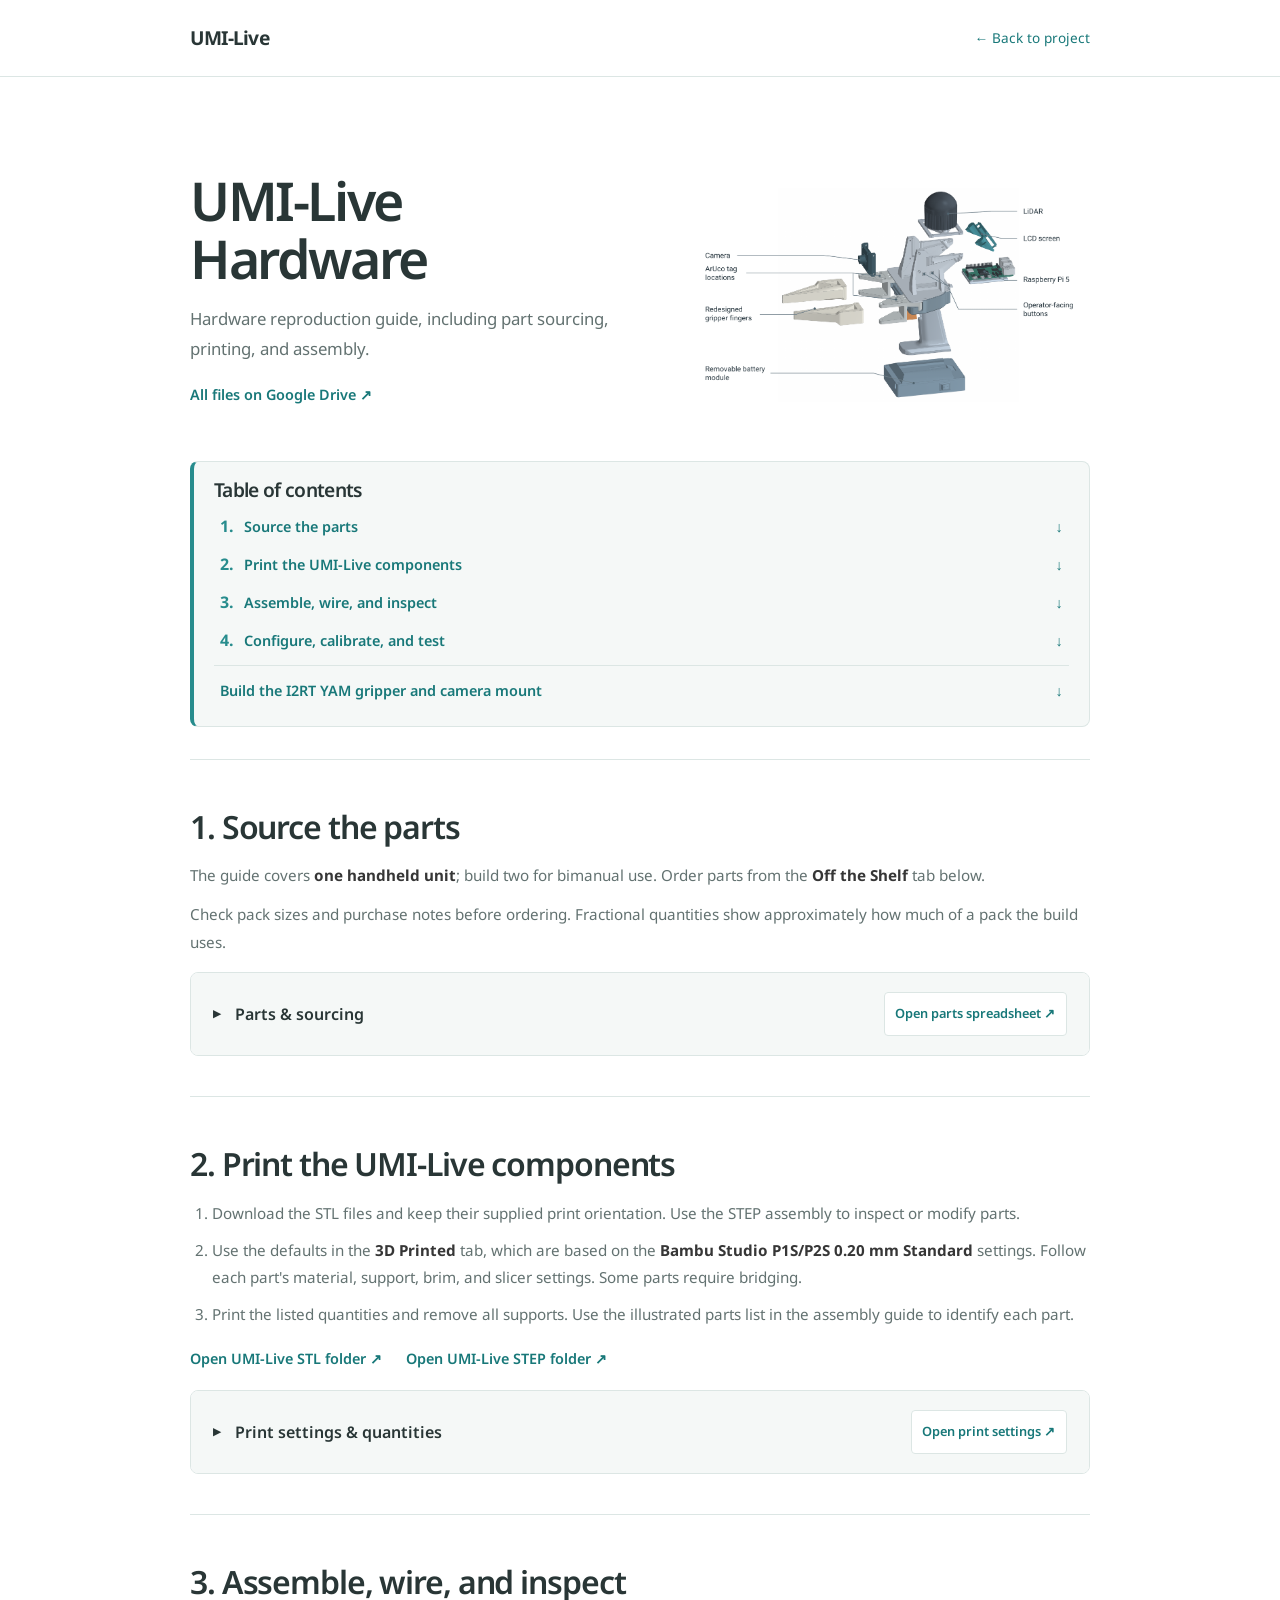
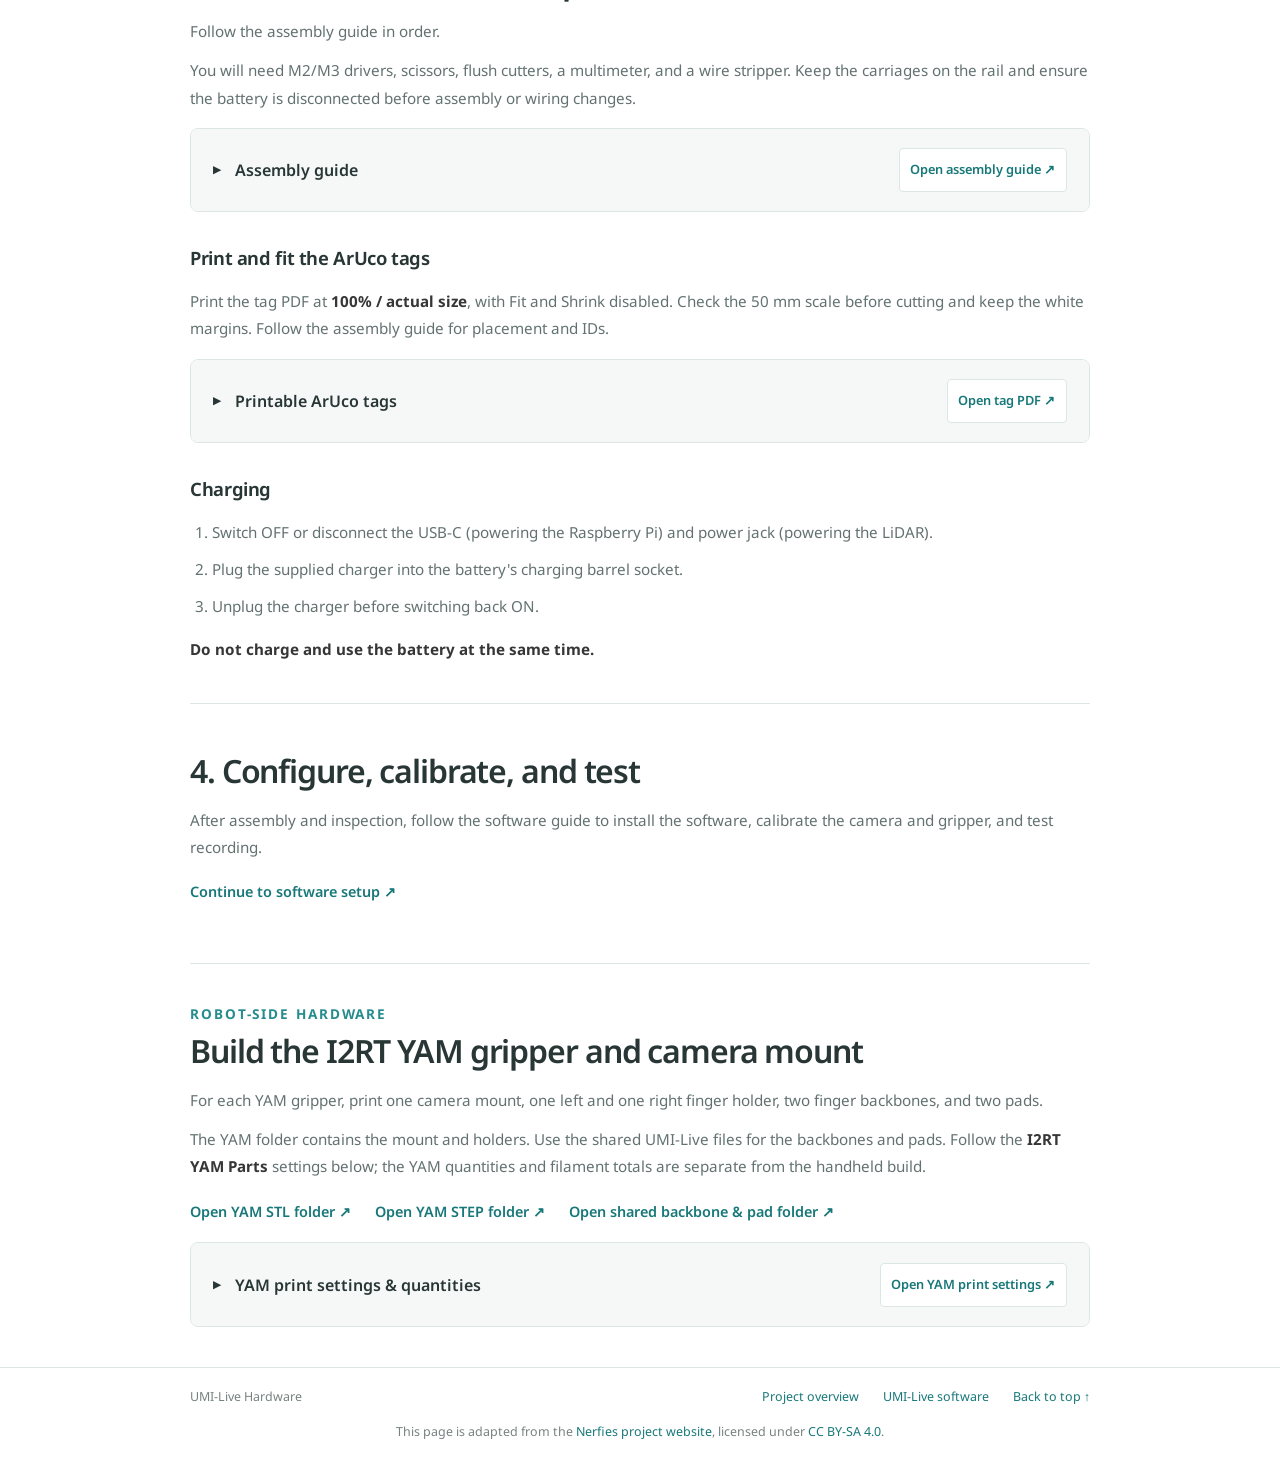
==== website/hardware.html @ 03049096 "Put hardware step numbers inline with headings" ====
<!DOCTYPE html>
<html lang="en">
<head>
  <meta charset="utf-8">
  <meta name="viewport" content="width=device-width, initial-scale=1">
  <meta name="description" content="UMI-Live hardware reproduction guide: assembly instructions, 3D-printable files, print settings, parts sourcing, wiring, and calibration.">
  <title>UMI-Live Hardware</title>
  <link href="https://fonts.googleapis.com/css?family=Google+Sans|Noto+Sans|Castoro" rel="stylesheet">
  <link rel="stylesheet" href="./static/css/bulma.min.css">
  <link rel="stylesheet" href="./static/css/index.css?v=20261025-copy">
  <link rel="stylesheet" href="./static/css/hardware.css?v=20261025-copy">
  <link rel="icon" type="image/png" href="./static/images/umi-logo.png">
  <script defer src="./static/js/hardware.js?v=20261024-no-zoom"></script>
</head>
<body class="hardware-page">
  <a class="skip-link" href="#main">Skip to content</a>
  <header class="hardware-nav">
    <div class="hardware-container">
      <a class="hardware-brand" href="./index.html">UMI-Live</a>
      <a href="./index.html"><span aria-hidden="true">&larr;</span> Back to project</a>
    </div>
  </header>

  <main id="main">
    <section class="hardware-intro hardware-container" aria-labelledby="page-title">
      <div>
        <h1 id="page-title">UMI-Live Hardware</h1>
        <p class="hardware-lead">Hardware reproduction guide, including part sourcing, printing, and assembly.</p>
        <div class="build-links">
          <a href="https://drive.google.com/drive/folders/1TpTJQBPQSI797XXm9xJsUElVNWArdHAx" target="_blank" rel="noopener noreferrer">All files on Google Drive <span aria-hidden="true">&nearr;</span></a>
        </div>
      </div>
      <figure class="hardware-overview">
        <img draggable="false" src="./static/images/exploded-view.png" alt="Exploded view of a UMI-Live handheld unit, showing its gripper, camera, LiDAR, compute, and battery components" width="1000" height="1000">
      </figure>
    </section>

    <nav class="build-nav hardware-container" id="resources" aria-labelledby="contents-title">
      <h2 id="contents-title">Table of contents</h2>
      <ol>
        <li><a href="#parts">Source the parts <span aria-hidden="true">&darr;</span></a></li>
        <li><a href="#files">Print the UMI-Live components <span aria-hidden="true">&darr;</span></a></li>
        <li><a href="#assembly">Assemble, wire, and inspect <span aria-hidden="true">&darr;</span></a></li>
        <li><a href="#software">Configure, calibrate, and test <span aria-hidden="true">&darr;</span></a></li>
      </ol>
      <p class="build-nav-extra"><a href="#yam">Build the I2RT YAM gripper and camera mount <span aria-hidden="true">&darr;</span></a></p>
    </nav>

    <!-- Keep the live source documents beside the build steps they support. -->
    <section class="build-section hardware-container" id="parts" aria-labelledby="parts-title">
      <h2 id="parts-title">1. Source the parts</h2>
      <div class="build-copy">
        <p>The guide covers <strong>one handheld unit</strong>; build two for bimanual use. Order parts from the <strong>Off the Shelf</strong> tab below.</p>
        <p>Check pack sizes and purchase notes before ordering. Fractional quantities show approximately how much of a pack the build uses.</p>
      </div>
      <details class="document-preview" id="parts-preview">
        <summary>
          <span class="preview-title">Parts &amp; sourcing</span>
          <a class="preview-open" href="https://docs.google.com/spreadsheets/d/1lpBRnUCwfG8htZ-RfftRbJUnZEhj3iX3Kp_QXd36MX4/preview?gid=0#gid=0" target="_blank" rel="noopener noreferrer">Open parts spreadsheet &nearr;</a>
        </summary>
        <iframe src="https://docs.google.com/spreadsheets/d/1lpBRnUCwfG8htZ-RfftRbJUnZEhj3iX3Kp_QXd36MX4/preview?gid=0&amp;rm=minimal#gid=0" title="Parts list: Off the Shelf spreadsheet preview" loading="lazy"></iframe>
      </details>
    </section>

    <section class="build-section hardware-container" id="files" aria-labelledby="files-title">
      <h2 id="files-title">2. Print the UMI-Live components</h2>
      <div class="build-copy">
        <ol>
          <li>Download the STL files and keep their supplied print orientation. Use the STEP assembly to inspect or modify parts.</li>
          <li>Use the defaults in the <strong>3D Printed</strong> tab, which are based on the <strong>Bambu Studio P1S/P2S 0.20 mm Standard</strong> settings. Follow each part's material, support, brim, and slicer settings. Some parts require bridging.</li>
          <li>Print the listed quantities and remove all supports. Use the illustrated parts list in the assembly guide to identify each part.</li>
        </ol>
      </div>
      <div class="build-links">
        <a href="https://drive.google.com/drive/folders/1aSERmILqNbNlvU1tP3zWQT07wcUmmdxc" target="_blank" rel="noopener noreferrer">Open UMI-Live STL folder &nearr;</a>
        <a href="https://drive.google.com/drive/folders/1J5adTWDS-Il32CPbCDhqkBn5mkC3Nm9l" target="_blank" rel="noopener noreferrer">Open UMI-Live STEP folder &nearr;</a>
      </div>
      <details class="document-preview" id="printing-preview">
        <summary>
          <span class="preview-title">Print settings &amp; quantities</span>
          <a class="preview-open" href="https://docs.google.com/spreadsheets/d/1lpBRnUCwfG8htZ-RfftRbJUnZEhj3iX3Kp_QXd36MX4/preview?gid=1199623244#gid=1199623244" target="_blank" rel="noopener noreferrer">Open print settings &nearr;</a>
        </summary>
        <iframe src="https://docs.google.com/spreadsheets/d/1lpBRnUCwfG8htZ-RfftRbJUnZEhj3iX3Kp_QXd36MX4/preview?gid=1199623244&amp;rm=minimal#gid=1199623244" title="Print settings: 3D Printed spreadsheet preview" loading="lazy"></iframe>
      </details>
    </section>

    <section class="build-section hardware-container" id="assembly" aria-labelledby="assembly-title">
      <h2 id="assembly-title">3. Assemble, wire, and inspect</h2>
      <div class="build-copy">
        <p>Follow the assembly guide in order.</p>
        <p>You will need M2/M3 drivers, scissors, flush cutters, a multimeter, and a wire stripper. Keep the carriages on the rail and ensure the battery is disconnected before assembly or wiring changes.</p>
      </div>
      <details class="document-preview" id="guide-preview">
        <summary>
          <span class="preview-title">Assembly guide</span>
          <a class="preview-open" href="./static/docs/UMI-Live-Hardware-Instructions-v6.pdf?v=20261024" target="_blank" rel="noopener noreferrer">Open assembly guide &nearr;</a>
        </summary>
        <iframe src="./static/docs/UMI-Live-Hardware-Instructions-v6.pdf?v=20261024" title="UMI-Live Hardware Instructions v6 PDF preview" loading="lazy" allowfullscreen></iframe>
      </details>
      <div class="build-subsection" id="tags">
        <h3>Print and fit the ArUco tags</h3>
        <p>Print the tag PDF at <strong>100% / actual size</strong>, with Fit and Shrink disabled. Check the 50 mm scale before cutting and keep the white margins. Follow the assembly guide for placement and IDs.</p>
      <details class="document-preview" id="tags-preview">
        <summary>
          <span class="preview-title">Printable ArUco tags</span>
          <a class="preview-open" href="https://drive.google.com/file/d/19DiKg10A1ViMvCTIxdkUXhvksLtead8F/view" target="_blank" rel="noopener noreferrer">Open tag PDF &nearr;</a>
        </summary>
        <iframe src="https://drive.google.com/file/d/19DiKg10A1ViMvCTIxdkUXhvksLtead8F/preview" title="Printable ArUco tags 0 to 3 PDF preview" loading="lazy" allowfullscreen></iframe>
      </details>
      </div>
      <div class="build-subsection" id="charging">
        <h3>Charging</h3>
        <div class="build-copy">
          <ol>
            <li>Switch OFF or disconnect the USB-C (powering the Raspberry Pi) and power jack (powering the LiDAR).</li>
            <li>Plug the supplied charger into the battery's charging barrel socket.</li>
            <li>Unplug the charger before switching back ON.</li>
          </ol>
        </div>
        <p><strong>Do not charge and use the battery at the same time.</strong></p>
      </div>
    </section>

    <section class="build-section hardware-container" id="software" aria-labelledby="software-title">
      <h2 id="software-title">4. Configure, calibrate, and test</h2>
      <div class="build-copy">
        <p>After assembly and inspection, follow the software guide to install the software, calibrate the camera and gripper, and test recording.</p>
      </div>
      <div class="build-links">
        <a href="https://github.com/AfterQuery-Research/umi-live#install" target="_blank" rel="noopener noreferrer">Continue to software setup &nearr;</a>
      </div>
    </section>

    <section class="build-section hardware-container" id="yam" aria-labelledby="yam-title">
      <p class="section-kicker">ROBOT-SIDE HARDWARE</p>
      <h2 id="yam-title">Build the I2RT YAM gripper and camera mount</h2>
      <div class="build-copy">
        <p>For each YAM gripper, print one camera mount, one left and one right finger holder, two finger backbones, and two pads.</p>
        <p>The YAM folder contains the mount and holders. Use the shared UMI-Live files for the backbones and pads. Follow the <strong>I2RT YAM Parts</strong> settings below; the YAM quantities and filament totals are separate from the handheld build.</p>
      </div>
      <div class="build-links">
        <a href="https://drive.google.com/drive/folders/16nqxxOQhA5n1YojcbUWS6ieyay3F7Am8" target="_blank" rel="noopener noreferrer">Open YAM STL folder &nearr;</a>
        <a href="https://drive.google.com/drive/folders/1EYAgEG3YlASO0E8-9rsuuEtYtZreYz7t" target="_blank" rel="noopener noreferrer">Open YAM STEP folder &nearr;</a>
        <a href="https://drive.google.com/drive/folders/1aSERmILqNbNlvU1tP3zWQT07wcUmmdxc" target="_blank" rel="noopener noreferrer">Open shared backbone &amp; pad folder &nearr;</a>
      </div>
      <details class="document-preview yam-preview" id="yam-preview">
        <summary>
          <span class="preview-title">YAM print settings &amp; quantities</span>
          <a class="preview-open" href="https://docs.google.com/spreadsheets/d/1lpBRnUCwfG8htZ-RfftRbJUnZEhj3iX3Kp_QXd36MX4/edit#gid=1199623244&amp;range=A35:F46" target="_blank" rel="noopener noreferrer">Open YAM print settings &nearr;</a>
        </summary>
        <iframe src="https://docs.google.com/spreadsheets/u/0/d/1lpBRnUCwfG8htZ-RfftRbJUnZEhj3iX3Kp_QXd36MX4/preview/sheet?gid=1199623244#1199623244R34" title="YAM print settings: 3D Printed sheet scrolled to I2RT YAM Parts" loading="lazy"></iframe>
      </details>
    </section>

</main>

  <footer class="footer hardware-footer">
    <div class="hardware-container"><p>UMI-Live Hardware</p><nav aria-label="Related links"><a href="./index.html">Project overview</a><a href="https://github.com/AfterQuery-Research/umi-live">UMI-Live software</a><a href="#page-title">Back to top &uarr;</a></nav></div>
    <div class="hardware-container hardware-attribution">
      <p>This page is adapted from the <a href="https://github.com/nerfies/nerfies.github.io">Nerfies project website</a>, licensed under <a href="https://creativecommons.org/licenses/by-sa/4.0/">CC BY-SA 4.0</a>.</p>
    </div>
  </footer>
</body>
</html>
---- website/static/css/index.css ----
:root {
  --ink: #293636;
  --muted: #637271;
  --teal: #278c8d;
  --line: #dce6e4;
  --wash: #f5f8f7;
  --content-width: 900px;
  --page-gutter: 1.5rem;
  --section-space: 2.5rem;
  --card-gap: 1rem;
}

html {
  scroll-behavior: smooth;
  scroll-padding-top: 2rem;
}

body {
  color: var(--ink);
  font-family: 'Noto Sans', sans-serif;
  -webkit-font-smoothing: antialiased;
}

/* One shared content edge for the project page and hardware guide. */
.site-container,
.hardware-container {
  width: min(var(--content-width), calc(100% - 2 * var(--page-gutter)));
  margin-inline: auto;
}

.project-page a {
  color: #187879;
}

.project-page a:focus-visible {
  outline: 3px solid var(--teal);
  outline-offset: 4px;
}

.publication-header {
  padding-block: 3rem 2rem;
  text-align: center;
}

.publication-title {
  margin: 0 0 1.25rem !important;
  color: var(--ink);
  font-family: 'Google Sans', 'Noto Sans', sans-serif;
  font-size: clamp(2rem, 4.5vw, 3.35rem) !important;
  font-weight: 600;
  letter-spacing: -.045em;
  line-height: 1.08;
}

.section-kicker {
  margin: 0;
  color: var(--teal);
  font-size: .7rem;
  font-weight: 700;
  letter-spacing: .14em;
}

.publication-authors {
  color: #4d5b5a;
  font-size: .98rem;
  line-height: 1.75;
}

.publication-authors small {
  color: var(--muted);
}

.publication-authors a {
  color: inherit;
  text-decoration-color: #b8d4d1;
  text-underline-offset: .16em;
}

.publication-authors a:hover {
  color: var(--teal);
}

.author-block {
  display: inline-block;
  margin-right: .16rem;
}

.publication-links {
  display: flex;
  flex-wrap: wrap;
  justify-content: center;
  gap: .5rem;
  margin-top: 1.25rem;
}

.publication-links a {
  color: #fff;
  background: var(--ink) !important;
  border: 1px solid var(--ink);
  box-shadow: none;
  transition: background .16s ease;
}

.publication-links a:hover {
  background: var(--teal) !important;
  border-color: var(--teal);
}

.teaser {
  margin-bottom: var(--section-space);
}

.teaser video,
.exploded-figure img {
  display: block;
  width: 100%;
  height: auto;
}

.page-section {
  padding-block: var(--section-space);
  border-top: 1px solid var(--line);
}

.section-title {
  margin: 0 0 1.25rem;
  color: var(--ink);
  font-family: 'Google Sans', 'Noto Sans', sans-serif;
  font-size: 1.75rem;
  font-weight: 600;
  letter-spacing: -.035em;
  line-height: 1.2;
}

.section-header,
.dataset-explorer-heading {
  display: flex;
  align-items: baseline;
  justify-content: space-between;
  flex-wrap: wrap;
  gap: .5rem 1rem;
  margin-bottom: 1.25rem;
}

.section-header .section-title {
  margin: 0;
}

.section-header a,
.dataset-explorer-heading a {
  flex-shrink: 0;
  font-size: .85rem;
}

#abstract {
  background: var(--wash);
}

#abstract .content {
  color: #43504f;
  font-size: .99rem;
  line-height: 1.8;
}

#abstract .content p:last-child {
  margin-bottom: 0;
}

.exploded-figure {
  margin: 0;
}

/* Scroll-driven exploded view: a full-width sticky stage inside a slightly taller track. */
.explode-track {
  --explode-scroll: 140vh;
  display: none;
  position: relative;
  height: calc(100vh + var(--explode-scroll));
}

.explode-ready .explode-track {
  display: block;
}

.explode-ready .explode-fallback {
  display: none;
}

.explode-stage {
  position: sticky;
  top: 0;
  height: 100vh;
  overflow: hidden;
  background: #fff;
}

.explode-stage canvas {
  display: block;
  width: 100%;
  height: 100%;
}

.explode-labels {
  position: absolute;
  inset: 0;
  pointer-events: none;
}

.explode-leaders {
  position: absolute;
  inset: 0;
  width: 100%;
  height: 100%;
  overflow: visible;
}

.explode-leaders polyline {
  fill: none;
  stroke: #8d9a99;
  stroke-width: 1;
}

.explode-leaders circle {
  fill: var(--ink);
}

.explode-label {
  position: absolute;
  top: 0;
  left: 0;
  color: var(--ink);
  font-size: .95rem;
  white-space: nowrap;
  opacity: 0;
  will-change: transform, opacity;
}

.explode-num {
  position: absolute;
  top: 0;
  left: 0;
  display: grid;
  place-items: center;
  width: 1.15rem;
  height: 1.15rem;
  border-radius: 50%;
  background: var(--ink);
  color: #fff;
  font-size: .65rem;
  font-weight: 600;
  opacity: 0;
}

.explode-legend {
  position: absolute;
  right: 1rem;
  bottom: 3.6rem;
  left: 1rem;
  display: none;
  grid-template-columns: repeat(2, minmax(0, 1fr));
  gap: .35rem .75rem;
  margin: 0;
  padding: 0;
  color: var(--ink);
  font-size: .75rem;
  line-height: 1.25;
  list-style: none;
  opacity: 0;
}

.explode-stage--narrow .explode-legend {
  display: grid;
}

.explode-legend li {
  display: flex;
  align-items: center;
  gap: .4rem;
}

.explode-legend .explode-num {
  position: static;
  flex-shrink: 0;
  opacity: 1;
}

.explode-skip {
  position: absolute;
  right: 1.25rem;
  bottom: 1rem;
  font-size: .8rem;
  opacity: 0;
  transition: opacity .2s ease;
}

.explode-loaded .explode-num {
  position: absolute;
  top: 0;
  left: 0;
  display: grid;
  place-items: center;
  width: 1.15rem;
  height: 1.15rem;
  border-radius: 50%;
  background: var(--ink);
  color: #fff;
  font-size: .65rem;
  font-weight: 600;
  opacity: 0;
}

.explode-legend {
  position: absolute;
  right: 1rem;
  bottom: 3.6rem;
  left: 1rem;
  display: none;
  grid-template-columns: repeat(2, minmax(0, 1fr));
  gap: .35rem .75rem;
  margin: 0;
  padding: 0;
  color: var(--ink);
  font-size: .75rem;
  line-height: 1.25;
  list-style: none;
  opacity: 0;
}

.explode-stage--narrow .explode-legend {
  display: grid;
}

.explode-legend li {
  display: flex;
  align-items: center;
  gap: .4rem;
}

.explode-legend .explode-num {
  position: static;
  flex-shrink: 0;
  opacity: 1;
}

.explode-skip {
  opacity: .8;
}

.demo-group + .demo-group {
  margin-top: var(--section-space);
}

.demo-group-heading {
  margin-bottom: 1rem;
}

.demo-group-heading h3,
.dataset-explorer-heading h3 {
  margin: 0;
  color: var(--ink);
  font-size: 1.15rem;
  font-weight: 600;
  letter-spacing: -.02em;
}

/* Shared spacing, with full-width recordings and three-across demo groups. */
.media-grid {
  display: grid;
  grid-template-columns: repeat(2, minmax(0, 1fr));
  align-items: start;
  gap: var(--card-gap);
}

.media-grid--three {
  grid-template-columns: repeat(3, minmax(0, 1fr));
}

.media-grid--episodes {
  grid-template-columns: 1fr;
}

.video-card {
  min-width: 0;
  overflow: hidden;
  background: #fff;
  border: 1px solid var(--line);
  border-radius: 8px;
}

.video-card video {
  display: block;
  width: 100%;
  height: auto;
  background: var(--wash);
  object-fit: contain;
}

.video-caption {
  padding: .8rem 1rem;
}

.video-caption h4 {
  margin: 0;
  color: var(--ink);
  font-size: .92rem;
  font-weight: 600;
}

.dataset-explorer {
  margin-top: var(--section-space);
}

.dataset-embed {
  position: relative;
  overflow: hidden;
  background: var(--wash);
  border: 1px solid var(--line);
  border-radius: 8px;
}

.dataset-embed iframe {
  display: block;
  width: 100%;
  height: min(50vh, 400px);
  border: 0;
}

.splat-viewer {
  position: relative;
  width: 100%;
  height: 440px;
  overflow: hidden;
  background: #fff;
}

.splat-viewer canvas {
  display: block;
  width: 100%;
  height: 100%;
  cursor: grab;
  touch-action: none;
}

.splat-viewer canvas:active {
  cursor: grabbing;
}

.splat-status {
  position: absolute;
  inset: 0;
  display: grid;
  place-items: center;
  margin: 0;
  color: var(--muted);
  font-size: .85rem;
  text-align: center;
  pointer-events: none;
}

.splat-status--error {
  color: var(--muted);
}

.citation-details pre {
  margin: 0;
  background: var(--wash);
  font-size: .78rem;
}

.footer {
  padding: 1.25rem 0;
  background: #fff;
  border-top: 1px solid var(--line);
  color: #778381;
  font-size: .78rem;
}

.footer p {
  margin: 0;
}

.footer a {
  color: #476866;
}

@media screen and (max-width: 768px) {
  .media-grid,
  .media-grid--three {
    grid-template-columns: 1fr;
  }
}

@media screen and (max-width: 600px) {
  :root {
    --page-gutter: 1rem;
    --section-space: 2rem;
  }

  .publication-header {
    padding-top: 2rem;
  }

  .publication-links a {
    font-size: .8rem;
  }

  .dataset-embed iframe {
    height: min(45vh, 320px);
  }

  .splat-viewer {
    height: 320px;
  }

  .explode-track {
    --explode-scroll: 100vh;
  }

}

@media (prefers-reduced-motion: reduce) {
  html {
    scroll-behavior: auto;
  }
}
---- website/static/css/hardware.css ----
.hardware-page {
  background: #fff;
}

.hardware-page a {
  color: #187879;
}

.hardware-page a:hover {
  color: var(--ink);
  text-decoration: underline;
  text-underline-offset: .2em;
}

.hardware-page a:focus-visible {
  outline: 3px solid var(--teal);
  outline-offset: 5px;
  border-radius: 2px;
}

.skip-link {
  position: absolute;
  left: 1rem;
  top: -5rem;
  z-index: 10;
  padding: .75rem 1rem;
  background: white;
}

.skip-link:focus {
  top: 1rem;
}

.hardware-nav {
  border-bottom: 1px solid var(--line);
}

.hardware-nav > div {
  display: flex;
  align-items: center;
  justify-content: space-between;
  gap: 1rem;
  min-height: 76px;
  font-size: .85rem;
}

.hardware-page .hardware-brand {
  color: var(--ink);
  font-size: 1.2rem;
  font-weight: 700;
  letter-spacing: -.04em;
}

.hardware-intro {
  display: grid;
  grid-template-columns: 1.15fr 1fr;
  align-items: center;
  gap: 3rem;
  padding-block: 3.5rem .5rem;
}

.hardware-intro h1 {
  margin: .75rem 0 1rem;
  font-family: 'Google Sans', 'Noto Sans', sans-serif;
  font-size: clamp(2rem, 4.5vw, 3.35rem);
  font-weight: 600;
  letter-spacing: -.045em;
  line-height: 1.08;
}

.hardware-lead {
  max-width: 36rem;
  color: var(--muted);
  font-size: 1.05rem;
  line-height: 1.8;
}

.hardware-overview {
  margin: 0;
}

.hardware-overview img {
  display: block;
  width: 100%;
  height: 320px;
  object-fit: contain;
}

.hardware-page h2 {
  margin: .5rem 0 0;
  font-family: 'Google Sans', 'Noto Sans', sans-serif;
  font-size: clamp(1.6rem, 3vw, 2rem);
  font-weight: 600;
  letter-spacing: -.035em;
  line-height: 1.2;
}

.document-preview {
  margin-top: 1rem;
  border: 1px solid var(--line);
  border-radius: 8px;
  overflow: hidden;
}

.document-preview summary {
  display: grid;
  grid-template-columns: .65rem minmax(0, 1fr) auto;
  align-items: center;
  gap: .7rem;
  padding: 1.2rem 1.4rem;
  background: var(--wash);
  cursor: pointer;
  font-size: 1rem;
  font-weight: 600;
  list-style: none;
}

.document-preview summary::-webkit-details-marker {
  display: none;
}

.document-preview summary::before {
  content: '\25B6';
  font-size: .65rem;
}

.document-preview[open] > summary::before {
  transform: rotate(90deg);
}

.document-preview summary:focus-visible {
  outline: 3px solid var(--teal);
  outline-offset: -3px;
}

.preview-open {
  box-sizing: border-box;
  display: inline-flex;
  align-items: center;
  min-height: 44px;
  padding: .35rem .65rem;
  border: 1px solid var(--line);
  border-radius: 4px;
  background: #fff;
  font-size: .8rem;
  font-weight: 600;
  line-height: 1.7;
}

.document-preview iframe {
  display: block;
  width: 100%;
  height: 720px;
  max-height: 85vh;
  border: 0;
  border-top: 1px solid var(--line);
  background: var(--wash);
}

/* Keep the anchored YAM rows in view instead of showing the handheld rows above. */
.document-preview.yam-preview iframe {
  height: 420px;
}

.hardware-footer {
  padding-inline: 0;
}

.hardware-footer > div, .hardware-footer nav {
  display: flex;
  flex-wrap: wrap;
  align-items: center;
  justify-content: space-between;
  gap: 1rem 1.5rem;
}

.hardware-footer .hardware-attribution {
  display: block;
  margin-top: 1rem;
  text-align: center;
}

@media screen and (max-width: 768px) {
  .hardware-intro {
    grid-template-columns: 1fr;
    gap: 1.75rem;
    padding-top: 2.5rem;
  }

  .hardware-overview img {
    height: 260px;
  }

  .document-preview summary {
    grid-template-columns: .65rem minmax(0, 1fr);
  }

  .preview-open {
    grid-column: 2;
    justify-self: start;
  }

  .document-preview iframe {
    height: 580px;
  }

}

@media (prefers-reduced-motion: reduce) {
  html {
    scroll-behavior: auto;
  }

}

.build-nav {
  margin-bottom: 2rem;
  padding: 1rem 1.25rem;
  border: 1px solid var(--line);
  border-left: 4px solid var(--teal);
  border-radius: 8px;
  background: var(--wash);
}

.build-nav h2 {
  margin: 0 0 .4rem;
  font-size: 1.2rem;
}

.build-nav ol {
  margin: 0;
  padding-left: 1.5rem;
  list-style: decimal;
}

.build-nav li::marker {
  color: var(--teal);
  font-weight: 700;
}

.build-nav a {
  display: flex;
  align-items: center;
  justify-content: space-between;
  gap: 1rem;
  min-height: 38px;
  padding: .35rem .4rem;
  border-radius: 4px;
  font-size: .9rem;
  font-weight: 600;
}

.build-nav-extra {
  margin-top: .35rem;
  padding-top: .35rem;
  border-top: 1px solid var(--line);
}

.build-section {
  padding-block: 2.5rem;
  border-top: 1px solid var(--line);
}

.build-section > .section-kicker {
  font-size: .85rem;
}

.build-copy,
.build-subsection > p {
  margin-top: 1rem;
  color: var(--muted);
  font-size: .95rem;
  line-height: 1.8;
}

.build-copy p + p,
.build-copy ul + p {
  margin-top: .75rem;
}

.build-copy ol,
.build-copy ul {
  padding-left: 1.4rem;
}

.build-copy ul {
  list-style: disc;
  margin-top: .75rem;
}

.build-copy code {
  padding: 0;
  background: transparent;
  color: var(--ink);
  font-size: .85em;
  overflow-wrap: anywhere;
}

.build-copy li + li {
  margin-top: .6rem;
}

.build-links {
  display: flex;
  flex-wrap: wrap;
  gap: .7rem 1.5rem;
  margin-block: 1.25rem;
  font-size: .9rem;
  font-weight: 600;
}

.build-subsection {
  margin-top: 2rem;
}

.build-subsection h3 {
  color: var(--ink);
  font-size: 1.15rem;
  font-weight: 650;
  letter-spacing: -.02em;
}
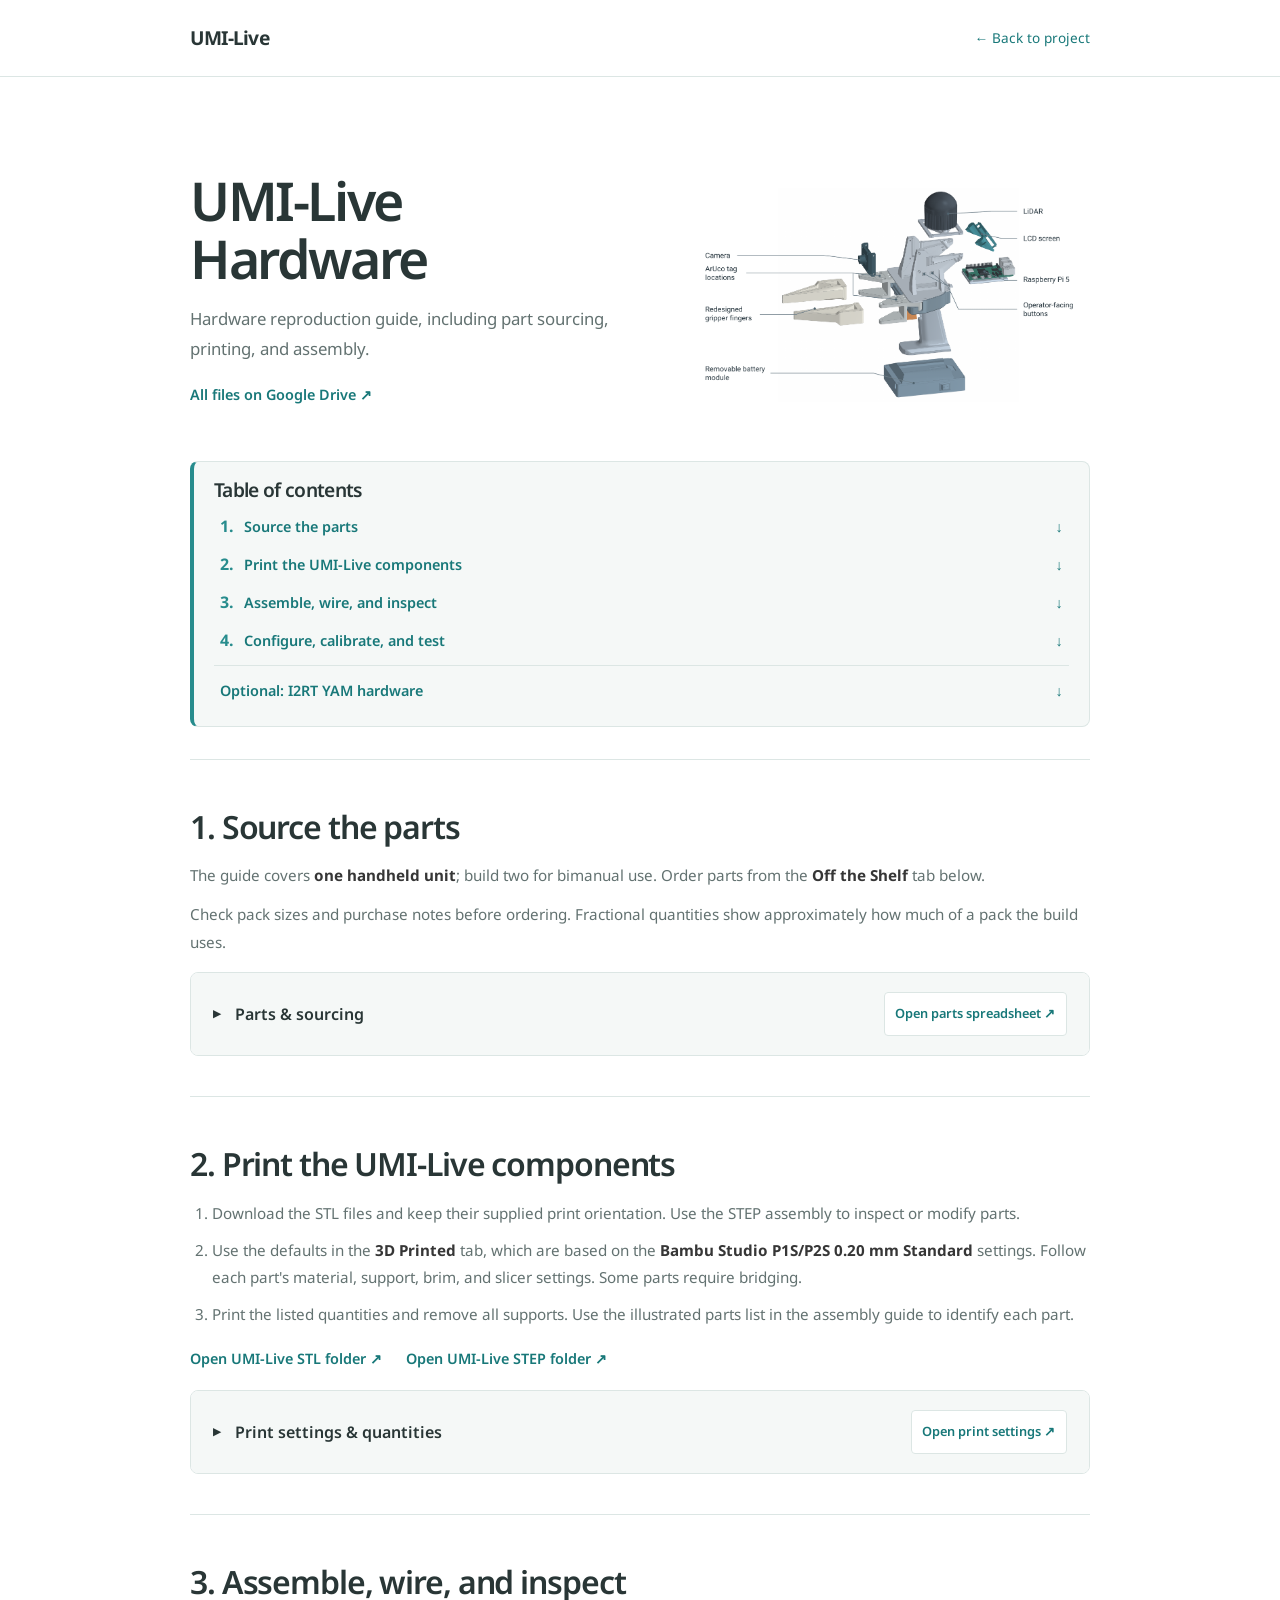
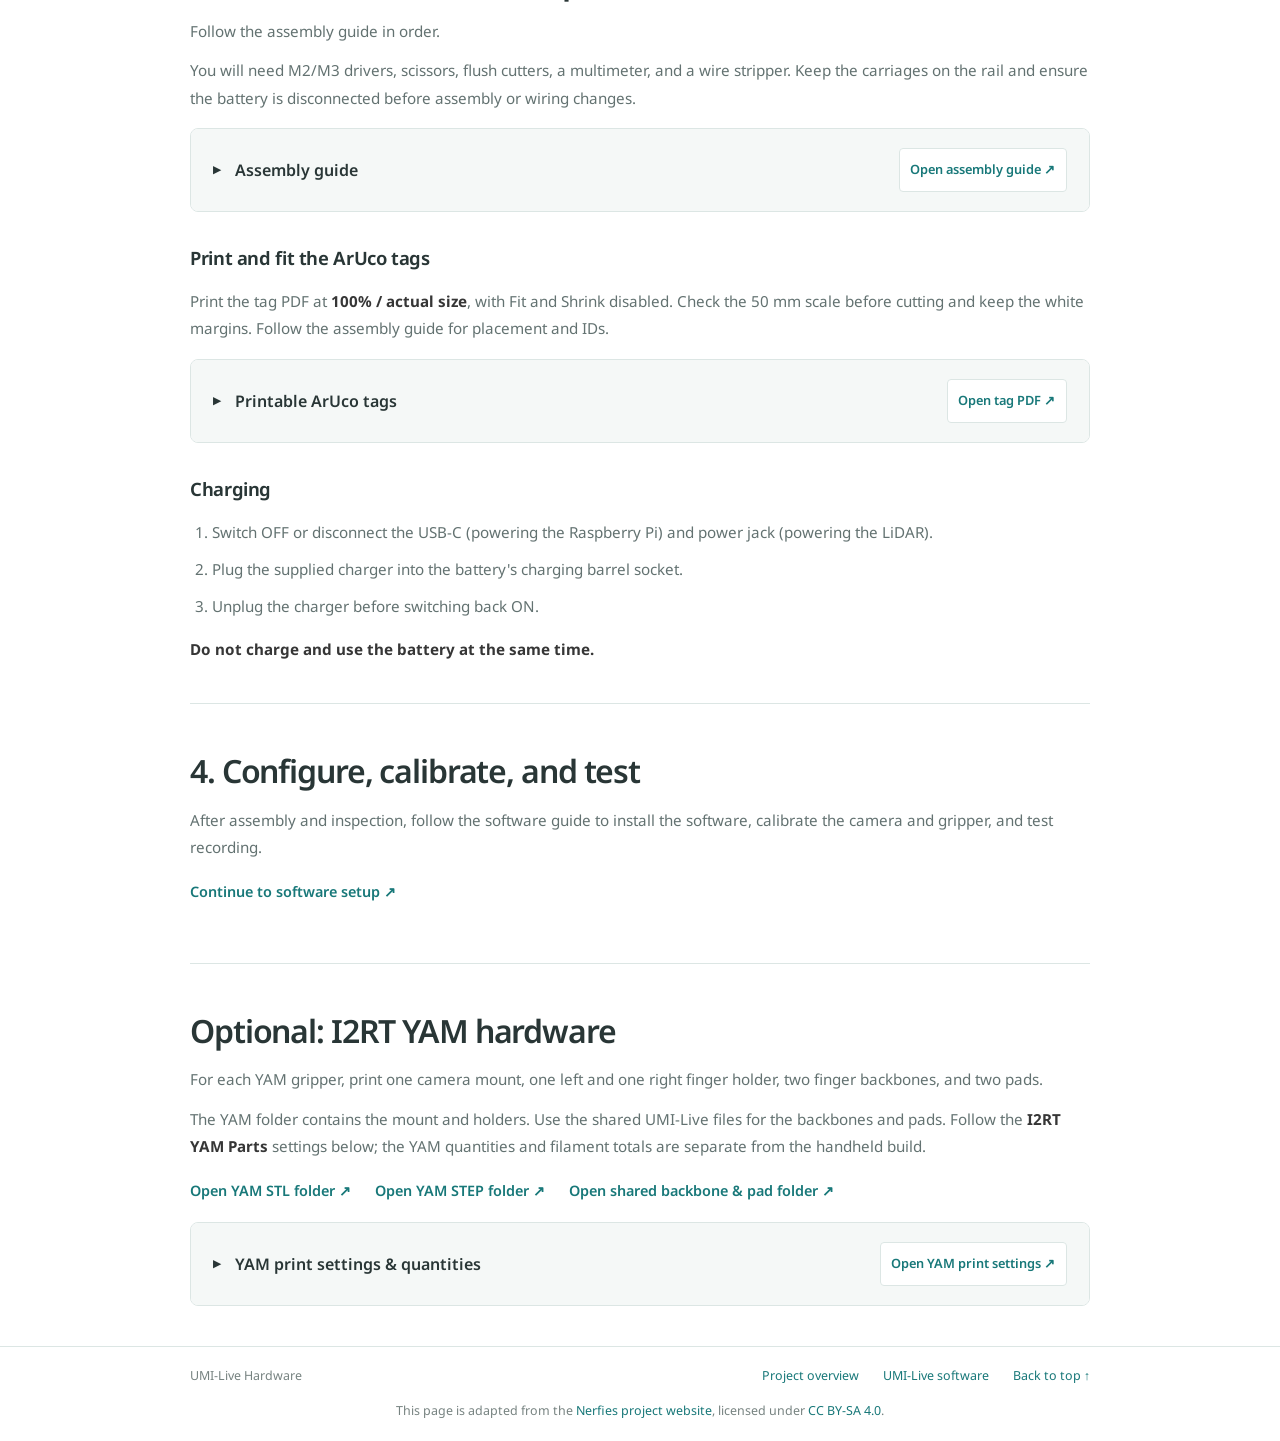
==== commit 97b3efa1: "Clarify optional I2RT YAM hardware section" ====
--- a/website/hardware.html
+++ b/website/hardware.html
@@ -43,7 +43,7 @@
         <li><a href="#assembly">Assemble, wire, and inspect <span aria-hidden="true">&darr;</span></a></li>
         <li><a href="#software">Configure, calibrate, and test <span aria-hidden="true">&darr;</span></a></li>
       </ol>
-      <p class="build-nav-extra"><a href="#yam">Build the I2RT YAM gripper and camera mount <span aria-hidden="true">&darr;</span></a></p>
+      <p class="build-nav-extra"><a href="#yam">Optional: I2RT YAM hardware <span aria-hidden="true">&darr;</span></a></p>
     </nav>
 
     <!-- Keep the live source documents beside the build steps they support. -->
@@ -132,8 +132,7 @@
     </section>
 
     <section class="build-section hardware-container" id="yam" aria-labelledby="yam-title">
-      <p class="section-kicker">ROBOT-SIDE HARDWARE</p>
-      <h2 id="yam-title">Build the I2RT YAM gripper and camera mount</h2>
+      <h2 id="yam-title">Optional: I2RT YAM hardware</h2>
       <div class="build-copy">
         <p>For each YAM gripper, print one camera mount, one left and one right finger holder, two finger backbones, and two pads.</p>
         <p>The YAM folder contains the mount and holders. Use the shared UMI-Live files for the backbones and pads. Follow the <strong>I2RT YAM Parts</strong> settings below; the YAM quantities and filament totals are separate from the handheld build.</p>
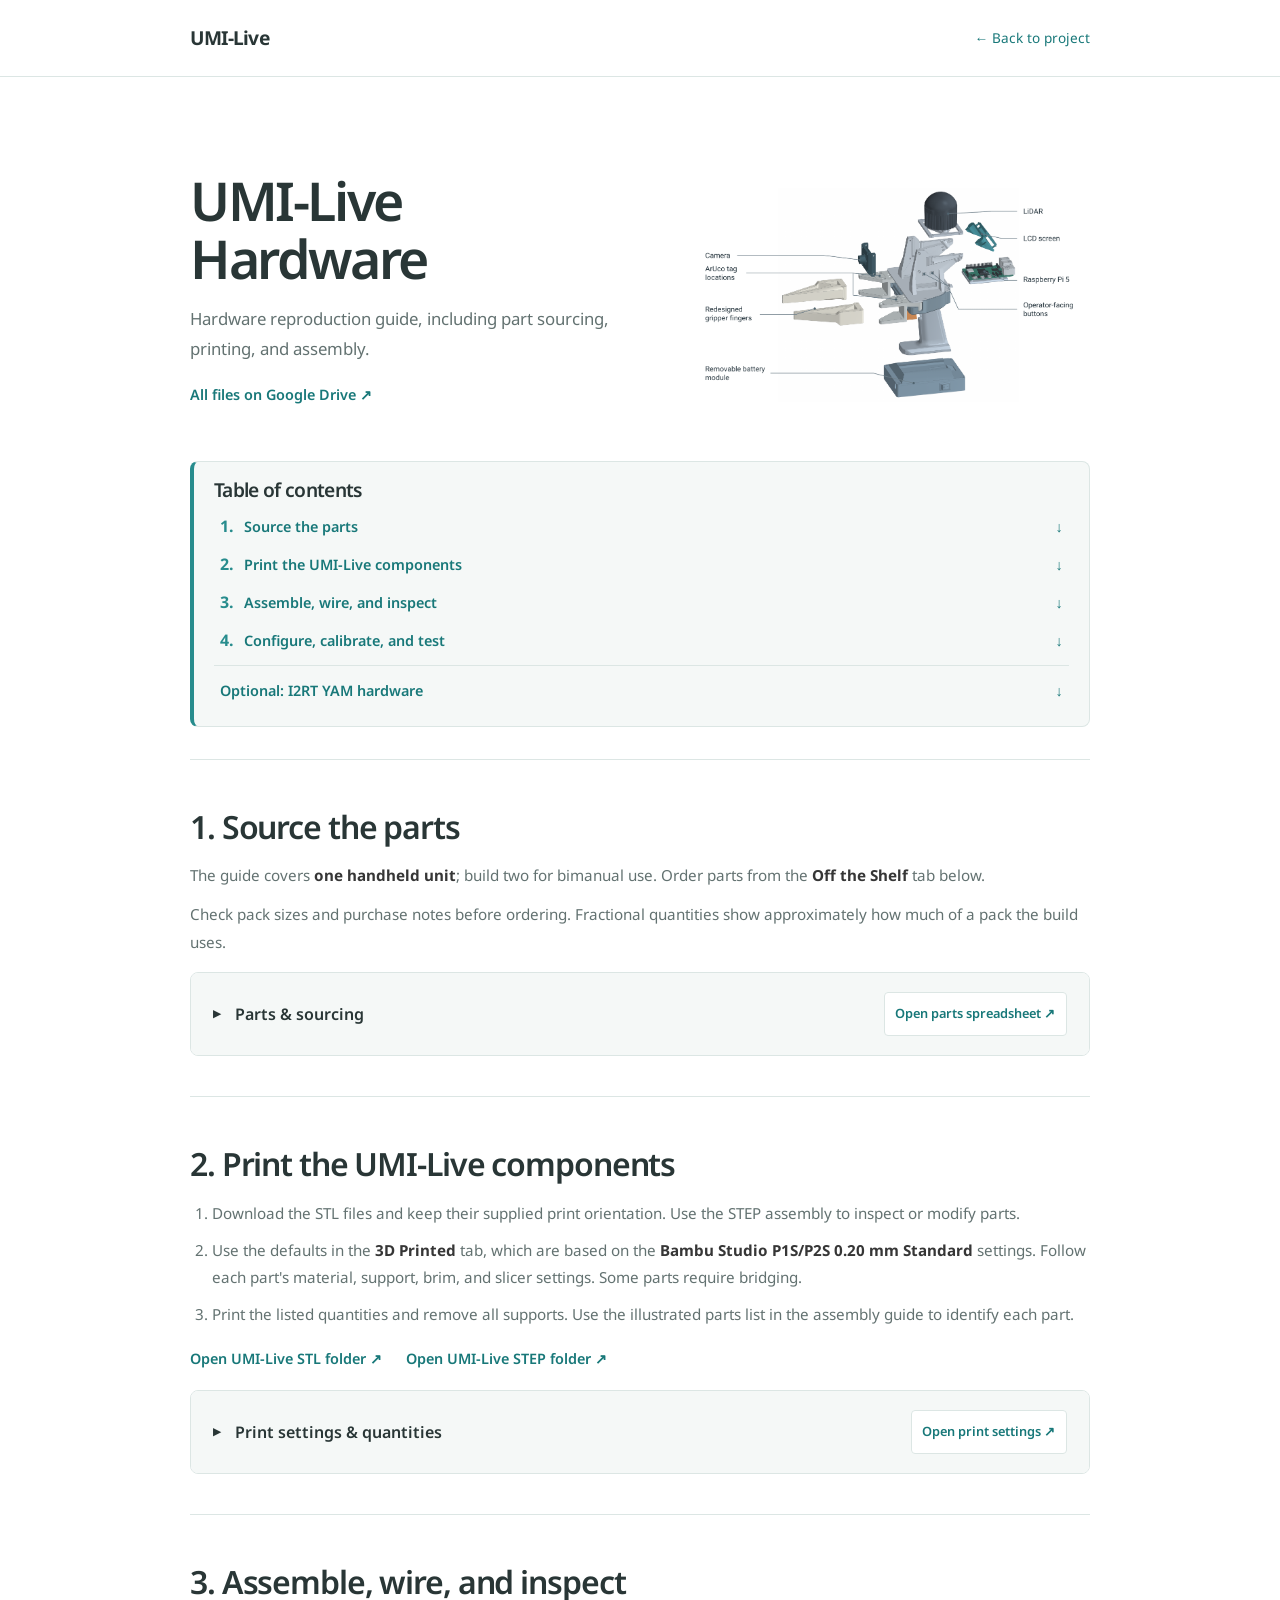
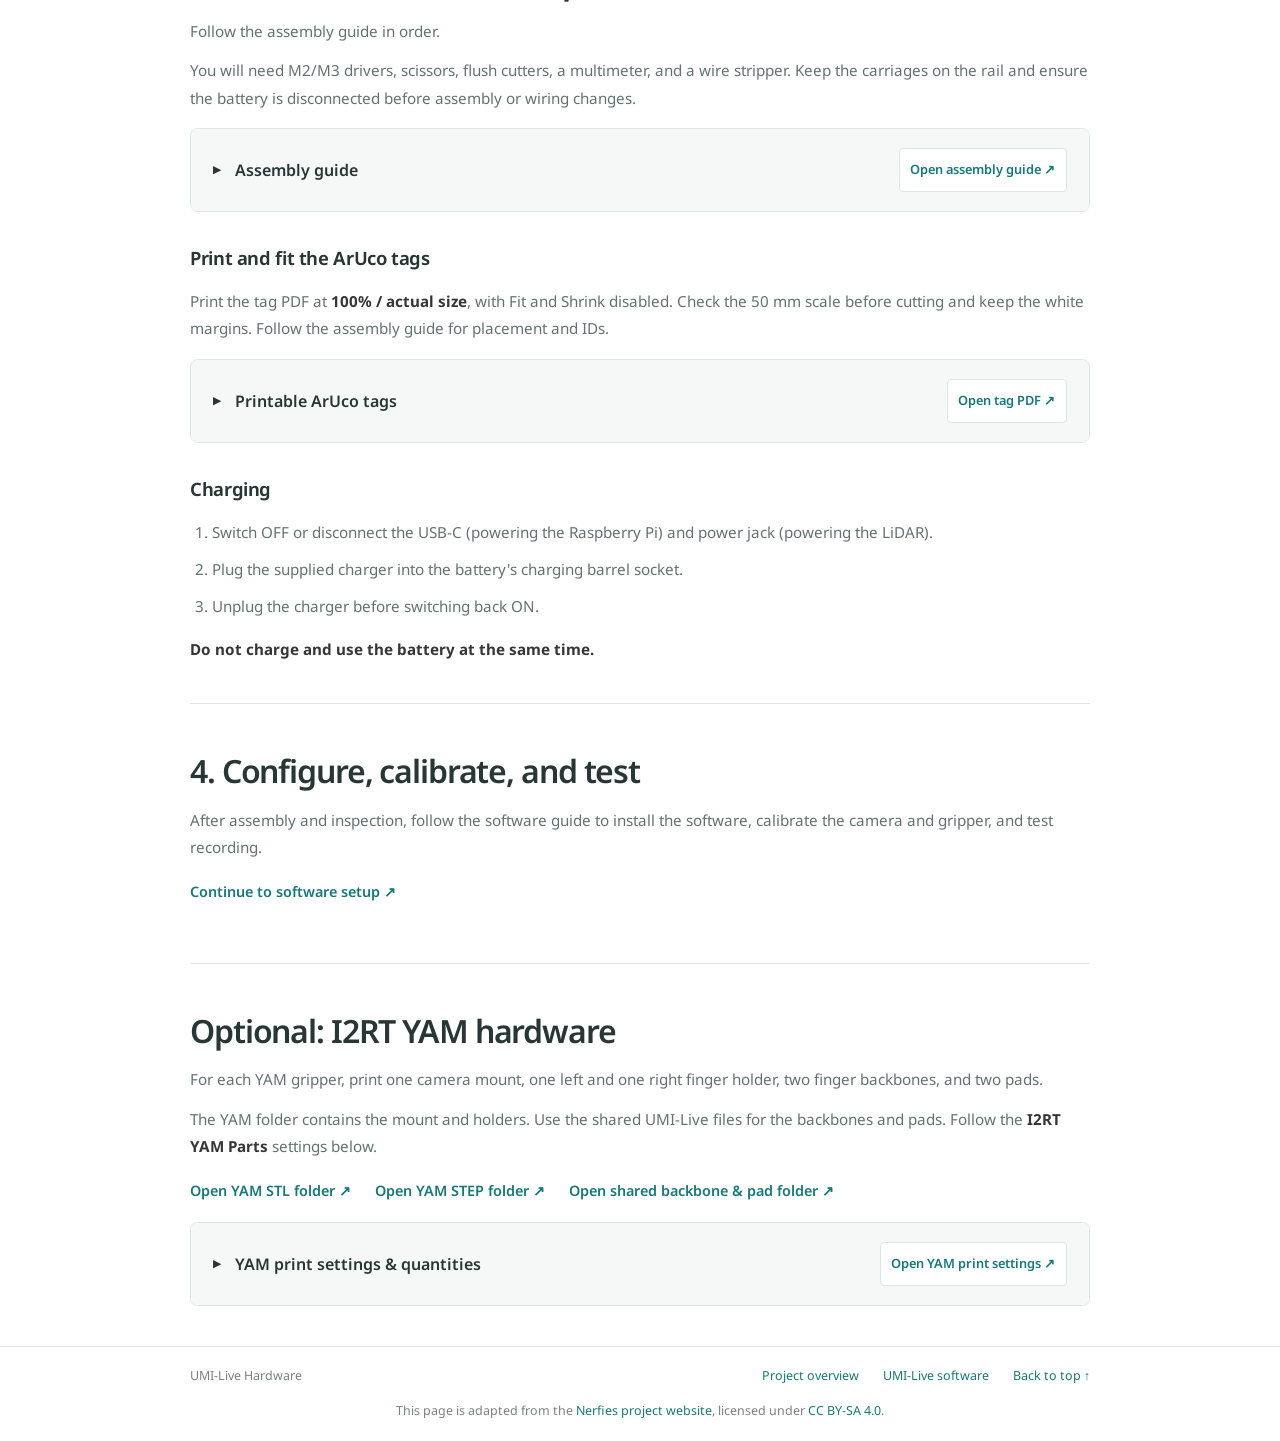
==== commit e700e1c3: "Remove redundant YAM quantities note from hardware page" ====
--- a/website/hardware.html
+++ b/website/hardware.html
@@ -93,9 +93,9 @@
       <details class="document-preview" id="guide-preview">
         <summary>
           <span class="preview-title">Assembly guide</span>
-          <a class="preview-open" href="./static/docs/UMI-Live-Hardware-Instructions-v6.pdf?v=20261024" target="_blank" rel="noopener noreferrer">Open assembly guide &nearr;</a>
+          <a class="preview-open" href="./static/docs/UMI-Live-Hardware-Instructions-v7.pdf?v=20261027" target="_blank" rel="noopener noreferrer">Open assembly guide &nearr;</a>
         </summary>
-        <iframe src="./static/docs/UMI-Live-Hardware-Instructions-v6.pdf?v=20261024" title="UMI-Live Hardware Instructions v6 PDF preview" loading="lazy" allowfullscreen></iframe>
+        <iframe src="./static/docs/UMI-Live-Hardware-Instructions-v7.pdf?v=20261027" title="UMI-Live Hardware Instructions v7 PDF preview" loading="lazy" allowfullscreen></iframe>
       </details>
       <div class="build-subsection" id="tags">
         <h3>Print and fit the ArUco tags</h3>
@@ -135,7 +135,7 @@
       <h2 id="yam-title">Optional: I2RT YAM hardware</h2>
       <div class="build-copy">
         <p>For each YAM gripper, print one camera mount, one left and one right finger holder, two finger backbones, and two pads.</p>
-        <p>The YAM folder contains the mount and holders. Use the shared UMI-Live files for the backbones and pads. Follow the <strong>I2RT YAM Parts</strong> settings below; the YAM quantities and filament totals are separate from the handheld build.</p>
+        <p>The YAM folder contains the mount and holders. Use the shared UMI-Live files for the backbones and pads. Follow the <strong>I2RT YAM Parts</strong> settings below.</p>
       </div>
       <div class="build-links">
         <a href="https://drive.google.com/drive/folders/16nqxxOQhA5n1YojcbUWS6ieyay3F7Am8" target="_blank" rel="noopener noreferrer">Open YAM STL folder &nearr;</a>
--- a/website/static/css/index.css
+++ b/website/static/css/index.css
@@ -10,6 +10,12 @@
   --card-gap: 1rem;
 }
 
+/* The project page shares one 1200px edge for text, figures and video grids, so nothing sits wider
+   or narrower than its neighbours; the hardware guide keeps the narrower reading column. */
+.project-page {
+  --content-width: 1200px;
+}
+
 html {
   scroll-behavior: smooth;
   scroll-padding-top: 2rem;
@@ -106,6 +112,39 @@
   border-color: var(--teal);
 }
 
+/* Sponsor credit: small and muted, part of the header's credits rather than a banner. */
+.publication-sponsor {
+  margin-top: .9rem;
+}
+
+.project-page .publication-sponsor a {
+  display: inline-flex;
+  align-items: center;
+  gap: .55rem;
+  color: var(--muted);
+  font-size: .8rem;
+  text-decoration: none;
+}
+
+.publication-sponsor img {
+  display: block;
+  width: auto;
+  height: 18px;
+  opacity: .75;
+  transition: opacity .16s ease;
+}
+
+.publication-sponsor a:hover img {
+  opacity: 1;
+}
+
+.publication-links .icon img {
+  display: block;
+  width: 20px;
+  height: 20px;
+  object-fit: contain;
+}
+
 .teaser {
   margin-bottom: var(--section-space);
 }
@@ -115,6 +154,11 @@
   display: block;
   width: 100%;
   height: auto;
+}
+
+/* White behind the video so nothing dark shows at its edges while it loads or scales. */
+.teaser video {
+  background: #fff;
 }
 
 .page-section {
@@ -158,7 +202,7 @@
 
 #abstract .content {
   color: #43504f;
-  font-size: .99rem;
+  font-size: 1.05rem;
   line-height: 1.8;
 }
 
@@ -170,180 +214,41 @@
   margin: 0;
 }
 
-/* Scroll-driven exploded view: a full-width sticky stage inside a slightly taller track. */
-.explode-track {
-  --explode-scroll: 140vh;
-  display: none;
-  position: relative;
-  height: calc(100vh + var(--explode-scroll));
-}
-
-.explode-ready .explode-track {
-  display: block;
-}
-
-.explode-ready .explode-fallback {
-  display: none;
-}
-
-.explode-stage {
-  position: sticky;
-  top: 0;
-  height: 100vh;
-  overflow: hidden;
-  background: #fff;
-}
-
-.explode-stage canvas {
+.software-processing-copy {
+  color: #43504f;
+  font-size: 1.05rem;
+  line-height: 1.8;
+}
+
+.software-processing-copy p + p {
+  margin-top: 1rem;
+}
+
+.software-processing-figure {
+  margin: 1.5rem auto;
+}
+
+.software-processing-figure img,
+.software-processing-figure video {
   display: block;
   width: 100%;
-  height: 100%;
-}
-
-.explode-labels {
-  position: absolute;
-  inset: 0;
-  pointer-events: none;
-}
-
-.explode-leaders {
-  position: absolute;
-  inset: 0;
-  width: 100%;
-  height: 100%;
-  overflow: visible;
-}
-
-.explode-leaders polyline {
-  fill: none;
-  stroke: #8d9a99;
-  stroke-width: 1;
-}
-
-.explode-leaders circle {
-  fill: var(--ink);
-}
-
-.explode-label {
-  position: absolute;
-  top: 0;
-  left: 0;
-  color: var(--ink);
-  font-size: .95rem;
-  white-space: nowrap;
-  opacity: 0;
-  will-change: transform, opacity;
-}
-
-.explode-num {
-  position: absolute;
-  top: 0;
-  left: 0;
-  display: grid;
-  place-items: center;
-  width: 1.15rem;
-  height: 1.15rem;
-  border-radius: 50%;
-  background: var(--ink);
-  color: #fff;
-  font-size: .65rem;
-  font-weight: 600;
-  opacity: 0;
-}
-
-.explode-legend {
-  position: absolute;
-  right: 1rem;
-  bottom: 3.6rem;
-  left: 1rem;
+  height: auto;
+  background: #fff;
+}
+
+/* The video builds the diagram up module by module; with reduced motion, show the still figure. */
+.software-processing-figure img {
   display: none;
-  grid-template-columns: repeat(2, minmax(0, 1fr));
-  gap: .35rem .75rem;
-  margin: 0;
-  padding: 0;
-  color: var(--ink);
-  font-size: .75rem;
-  line-height: 1.25;
-  list-style: none;
-  opacity: 0;
-}
-
-.explode-stage--narrow .explode-legend {
-  display: grid;
-}
-
-.explode-legend li {
-  display: flex;
-  align-items: center;
-  gap: .4rem;
-}
-
-.explode-legend .explode-num {
-  position: static;
-  flex-shrink: 0;
-  opacity: 1;
-}
-
-.explode-skip {
-  position: absolute;
-  right: 1.25rem;
-  bottom: 1rem;
-  font-size: .8rem;
-  opacity: 0;
-  transition: opacity .2s ease;
-}
-
-.explode-loaded .explode-num {
-  position: absolute;
-  top: 0;
-  left: 0;
-  display: grid;
-  place-items: center;
-  width: 1.15rem;
-  height: 1.15rem;
-  border-radius: 50%;
-  background: var(--ink);
-  color: #fff;
-  font-size: .65rem;
-  font-weight: 600;
-  opacity: 0;
-}
-
-.explode-legend {
-  position: absolute;
-  right: 1rem;
-  bottom: 3.6rem;
-  left: 1rem;
-  display: none;
-  grid-template-columns: repeat(2, minmax(0, 1fr));
-  gap: .35rem .75rem;
-  margin: 0;
-  padding: 0;
-  color: var(--ink);
-  font-size: .75rem;
-  line-height: 1.25;
-  list-style: none;
-  opacity: 0;
-}
-
-.explode-stage--narrow .explode-legend {
-  display: grid;
-}
-
-.explode-legend li {
-  display: flex;
-  align-items: center;
-  gap: .4rem;
-}
-
-.explode-legend .explode-num {
-  position: static;
-  flex-shrink: 0;
-  opacity: 1;
-}
-
-.explode-skip {
-  opacity: .8;
+}
+
+@media (prefers-reduced-motion: reduce) {
+  .software-processing-figure img {
+    display: block;
+  }
+
+  .software-processing-figure video {
+    display: none;
+  }
 }
 
 .demo-group + .demo-group {
@@ -352,6 +257,86 @@
 
 .demo-group-heading {
   margin-bottom: 1rem;
+}
+
+.demo-group-description {
+  max-width: var(--content-width);
+  margin: 0 0 1.25rem;
+  color: #43504f;
+  font-size: 1.05rem;
+  line-height: 1.7;
+}
+
+.teleoperation-intro,
+.experiments-intro,
+.dataset-intro {
+  max-width: var(--content-width);
+  margin-inline: auto;
+}
+
+.teleoperation-intro .demo-group-description,
+.experiments-intro .demo-group-description,
+.dataset-intro .demo-group-description {
+  max-width: none;
+}
+
+.policy-results {
+  max-width: 100%;
+  overflow-x: auto;
+  margin-bottom: .75rem;
+}
+
+.policy-results table {
+  width: 100%;
+  border-collapse: collapse;
+  font-size: .9rem;
+  text-align: left;
+}
+
+.policy-results caption {
+  padding-bottom: .75rem;
+  color: var(--ink);
+  text-align: left;
+  font-weight: 600;
+}
+
+.policy-results th,
+.policy-results td {
+  padding: .75rem .6rem;
+  border-bottom: 1px solid var(--line);
+  vertical-align: top;
+}
+
+.policy-results thead th {
+  background: var(--wash);
+  font-weight: 600;
+}
+
+.policy-results tbody th {
+  font-weight: 500;
+}
+
+.policy-results td:last-child {
+  font-variant-numeric: tabular-nums;
+  font-weight: 600;
+}
+
+.policy-results-note {
+  margin: 0 0 1.25rem;
+  color: var(--muted);
+  font-size: .85rem;
+  line-height: 1.6;
+}
+
+@media screen and (max-width: 600px) {
+  .policy-results table {
+    font-size: .8rem;
+  }
+
+  .policy-results th,
+  .policy-results td {
+    padding: .6rem .35rem;
+  }
 }
 
 .demo-group-heading h3,
@@ -379,6 +364,34 @@
   grid-template-columns: 1fr;
 }
 
+.media-container {
+  width: min(var(--content-width), calc(100% - 2 * var(--page-gutter)));
+  margin-inline: auto;
+}
+
+.media-container > .section-title,
+.media-container > .demo-group-heading,
+.media-container > .demo-group > .demo-group-heading {
+  max-width: var(--content-width);
+  margin-inline: auto;
+}
+
+.human-demonstrations {
+  margin-bottom: var(--section-space);
+}
+
+@media screen and (min-width: 769px) and (max-width: 1199px) {
+  .media-grid--three {
+    grid-template-columns: repeat(2, minmax(0, 1fr));
+  }
+
+  .media-grid--three .video-card:last-child {
+    grid-column: 1 / -1;
+    width: calc((100% - var(--card-gap)) / 2);
+    justify-self: center;
+  }
+}
+
 .video-card {
   min-width: 0;
   overflow: hidden;
@@ -407,7 +420,8 @@
 }
 
 .dataset-explorer {
-  margin-top: var(--section-space);
+  width: min(var(--content-width), calc(100% - 2 * var(--page-gutter)));
+  margin: var(--section-space) auto 0;
 }
 
 .dataset-embed {
@@ -421,44 +435,8 @@
 .dataset-embed iframe {
   display: block;
   width: 100%;
-  height: min(50vh, 400px);
+  height: min(80vh, 800px);
   border: 0;
-}
-
-.splat-viewer {
-  position: relative;
-  width: 100%;
-  height: 440px;
-  overflow: hidden;
-  background: #fff;
-}
-
-.splat-viewer canvas {
-  display: block;
-  width: 100%;
-  height: 100%;
-  cursor: grab;
-  touch-action: none;
-}
-
-.splat-viewer canvas:active {
-  cursor: grabbing;
-}
-
-.splat-status {
-  position: absolute;
-  inset: 0;
-  display: grid;
-  place-items: center;
-  margin: 0;
-  color: var(--muted);
-  font-size: .85rem;
-  text-align: center;
-  pointer-events: none;
-}
-
-.splat-status--error {
-  color: var(--muted);
 }
 
 .citation-details pre {
@@ -479,6 +457,10 @@
   margin: 0;
 }
 
+.footer p + p {
+  margin-top: .35rem;
+}
+
 .footer a {
   color: #476866;
 }
@@ -505,16 +487,9 @@
   }
 
   .dataset-embed iframe {
-    height: min(45vh, 320px);
-  }
-
-  .splat-viewer {
-    height: 320px;
-  }
-
-  .explode-track {
-    --explode-scroll: 100vh;
-  }
+    height: min(75vh, 600px);
+  }
+
 
 }
 
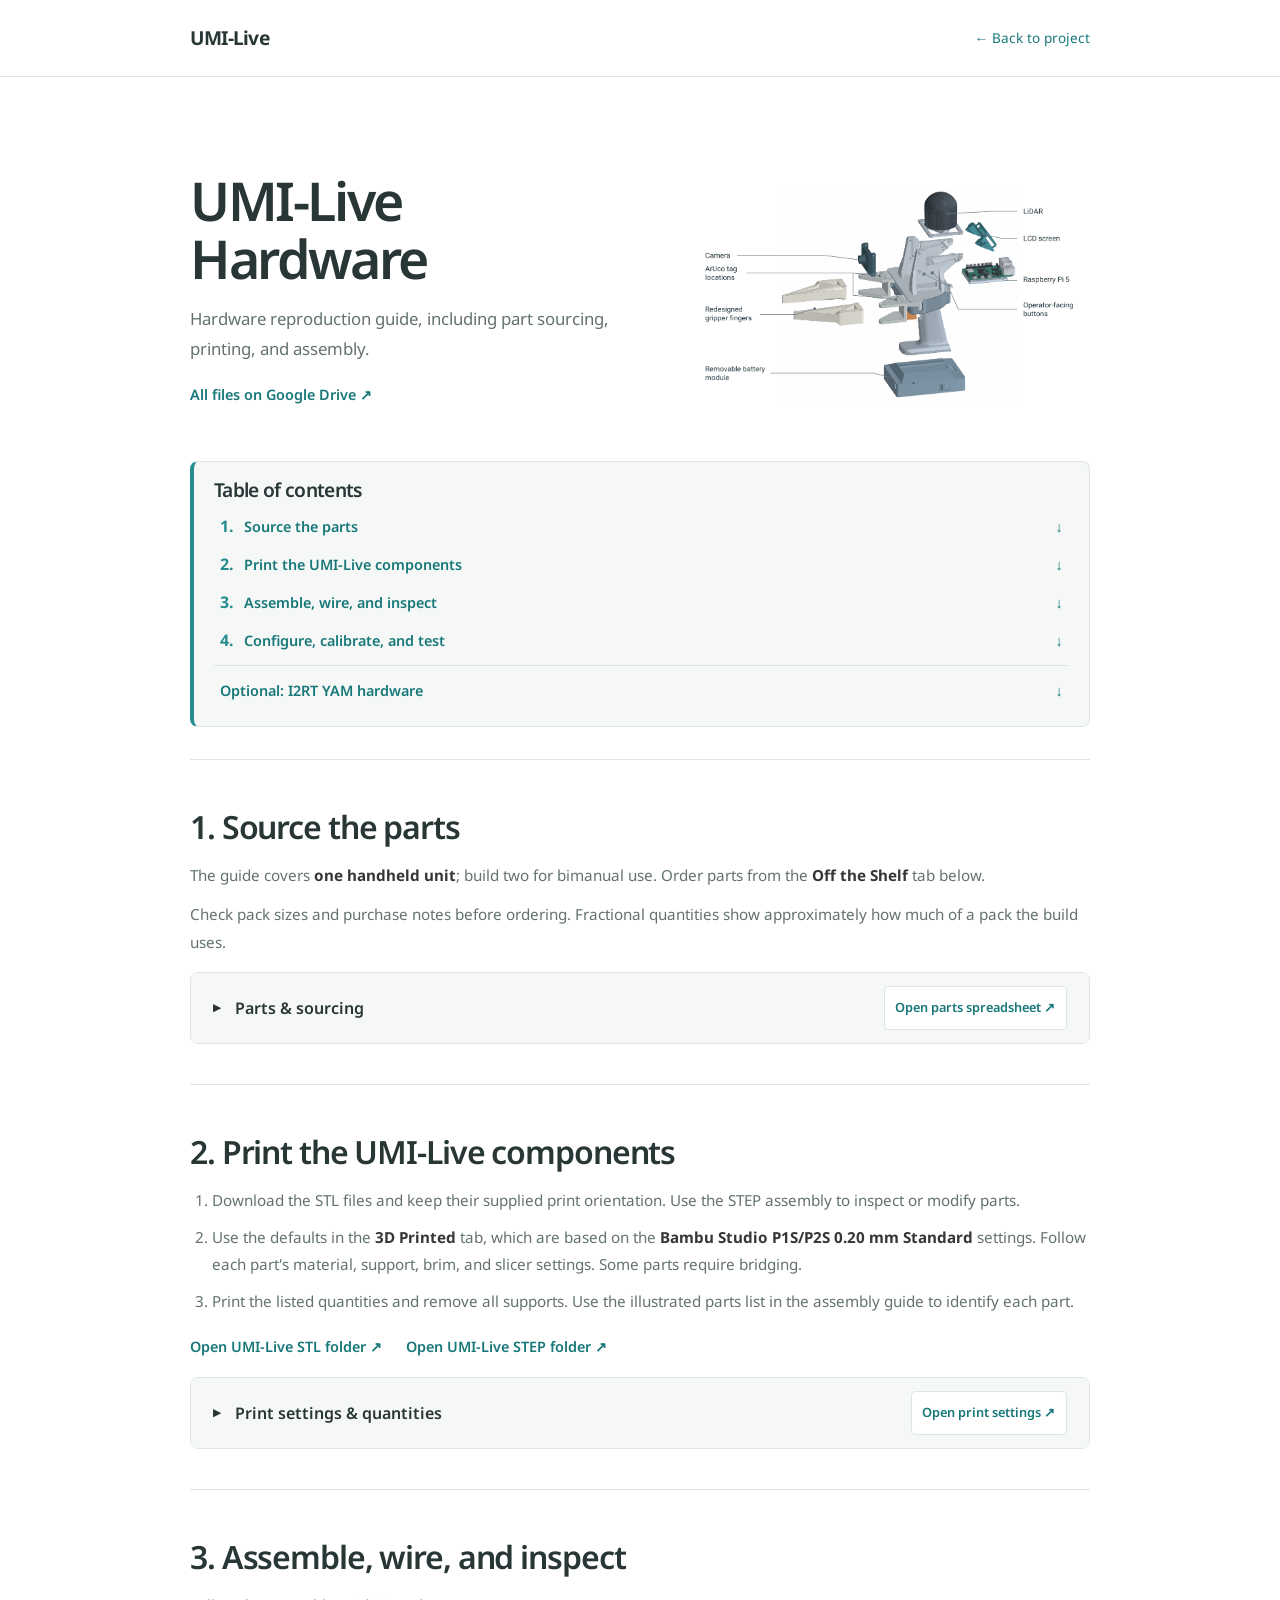
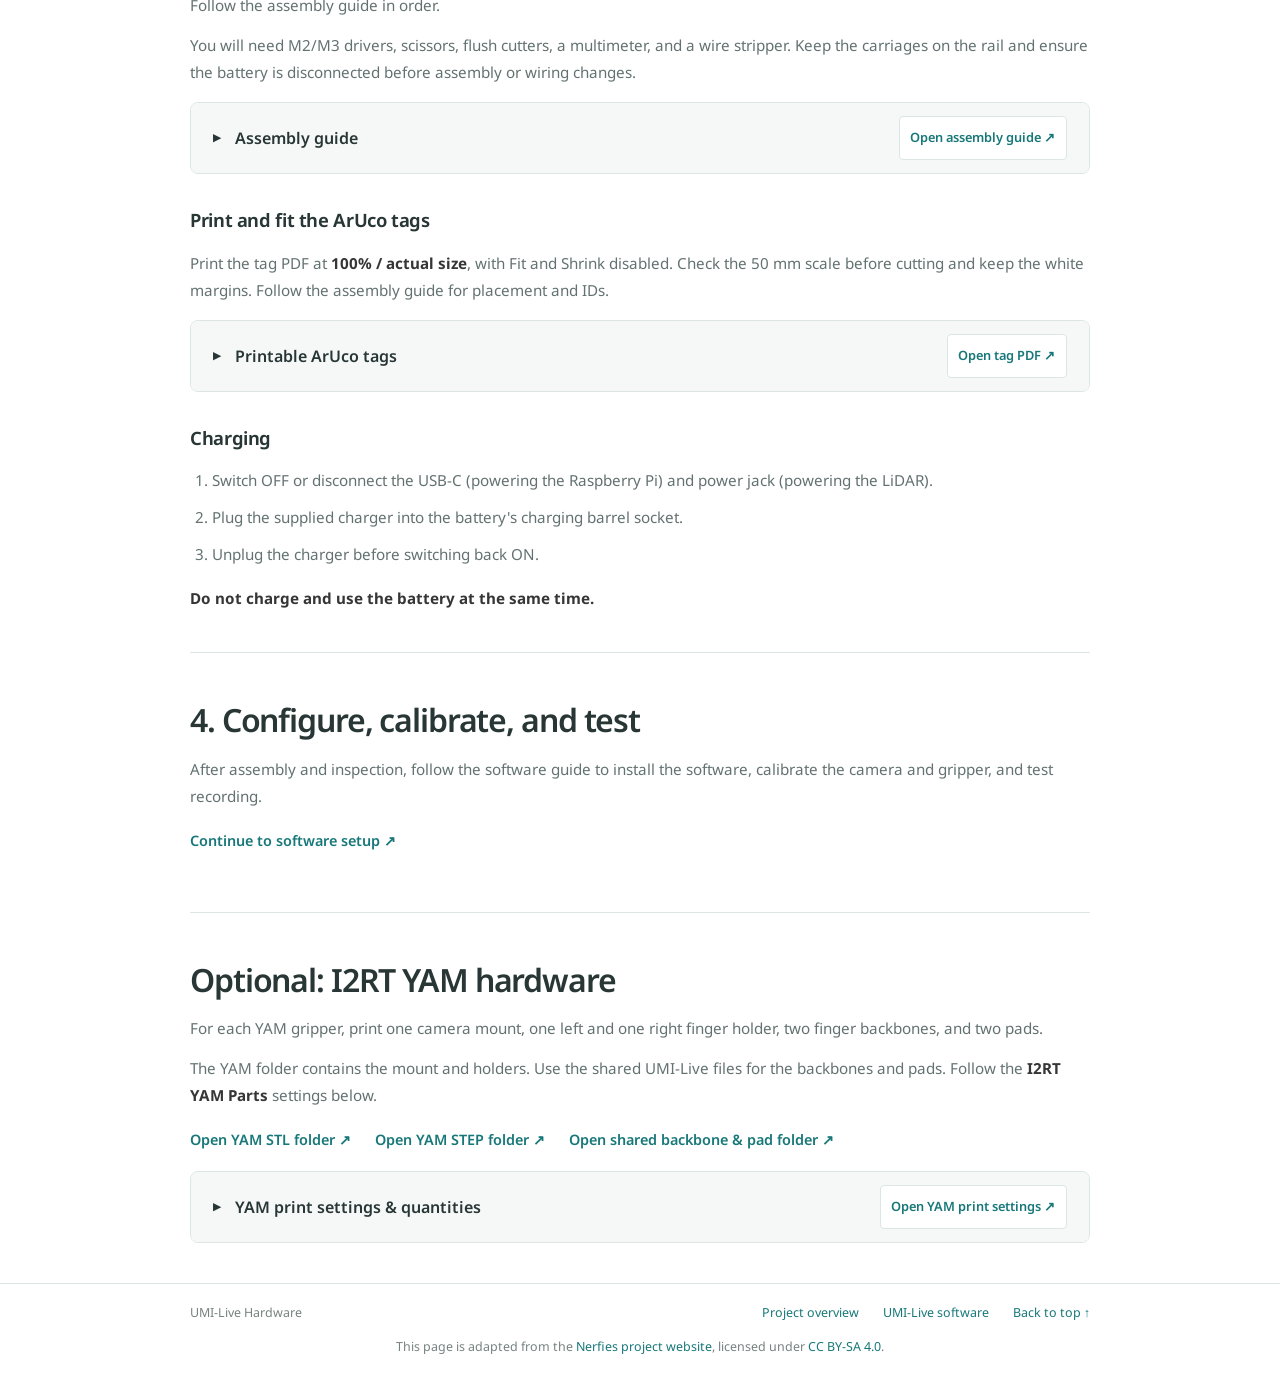
==== commit 5fcaf3e1: "Reduce hardware dropdown header height" ====
--- a/website/hardware.html
+++ b/website/hardware.html
@@ -8,7 +8,7 @@
   <link href="https://fonts.googleapis.com/css?family=Google+Sans|Noto+Sans|Castoro" rel="stylesheet">
   <link rel="stylesheet" href="./static/css/bulma.min.css">
   <link rel="stylesheet" href="./static/css/index.css?v=20261025-copy">
-  <link rel="stylesheet" href="./static/css/hardware.css?v=20261025-copy">
+  <link rel="stylesheet" href="./static/css/hardware.css?v=20261029-compact">
   <link rel="icon" type="image/png" href="./static/images/umi-logo.png">
   <script defer src="./static/js/hardware.js?v=20261024-no-zoom"></script>
 </head>
@@ -93,9 +93,9 @@
       <details class="document-preview" id="guide-preview">
         <summary>
           <span class="preview-title">Assembly guide</span>
-          <a class="preview-open" href="./static/docs/UMI-Live-Hardware-Instructions-v7.pdf?v=20261027" target="_blank" rel="noopener noreferrer">Open assembly guide &nearr;</a>
+          <a class="preview-open" href="./static/docs/UMI-Live-Hardware-Instructions-v8.pdf?v=20261028" target="_blank" rel="noopener noreferrer">Open assembly guide &nearr;</a>
         </summary>
-        <iframe src="./static/docs/UMI-Live-Hardware-Instructions-v7.pdf?v=20261027" title="UMI-Live Hardware Instructions v7 PDF preview" loading="lazy" allowfullscreen></iframe>
+        <iframe src="./static/docs/UMI-Live-Hardware-Instructions-v8.pdf?v=20261028" title="UMI-Live Hardware Instructions v8 PDF preview" loading="lazy" allowfullscreen></iframe>
       </details>
       <div class="build-subsection" id="tags">
         <h3>Print and fit the ArUco tags</h3>
--- a/website/static/css/index.css
+++ b/website/static/css/index.css
@@ -14,6 +14,15 @@
    or narrower than its neighbours; the hardware guide keeps the narrower reading column. */
 .project-page {
   --content-width: 1200px;
+  /* Room for one figure once it is scrolled to. On short laptop windows a full-width figure would be
+     taller than this, so each big figure caps its width by its own aspect ratio and fits whole. */
+  --fit-height: max(20rem, calc(100vh - 3rem));
+}
+
+@supports (height: 100svh) {
+  .project-page {
+    --fit-height: max(20rem, calc(100svh - 3rem));
+  }
 }
 
 html {
@@ -64,6 +73,17 @@
   font-size: .7rem;
   font-weight: 700;
   letter-spacing: .14em;
+}
+
+.publication-venue {
+  margin: 0 0 1.25rem;
+  color: #238636;
+  font-size: clamp(1rem, 2vw, 1.2rem);
+  line-height: 1.5;
+}
+
+.publication-venue strong {
+  color: inherit;
 }
 
 .publication-authors {
@@ -145,6 +165,10 @@
   object-fit: contain;
 }
 
+.publication-links .arxiv-icon {
+  filter: brightness(0) invert(1);
+}
+
 .teaser {
   margin-bottom: var(--section-space);
 }
@@ -158,7 +182,19 @@
 
 /* White behind the video so nothing dark shows at its edges while it loads or scales. */
 .teaser video {
+  max-width: calc(var(--fit-height) * 1920 / 1104);
+  margin-inline: auto;
   background: #fff;
+}
+
+.exploded-figure img {
+  max-width: calc(var(--fit-height) * 2334 / 1350);
+  margin-inline: auto;
+}
+
+#using-umi-live .video-card {
+  max-width: calc(var(--fit-height) * 16 / 9);
+  margin-inline: auto;
 }
 
 .page-section {
@@ -225,6 +261,7 @@
 }
 
 .software-processing-figure {
+  max-width: calc(var(--fit-height) * 2376 / 1456);
   margin: 1.5rem auto;
 }
 
--- a/website/static/css/hardware.css
+++ b/website/static/css/hardware.css
@@ -107,7 +107,7 @@
   grid-template-columns: .65rem minmax(0, 1fr) auto;
   align-items: center;
   gap: .7rem;
-  padding: 1.2rem 1.4rem;
+  padding: .8rem 1.4rem;
   background: var(--wash);
   cursor: pointer;
   font-size: 1rem;
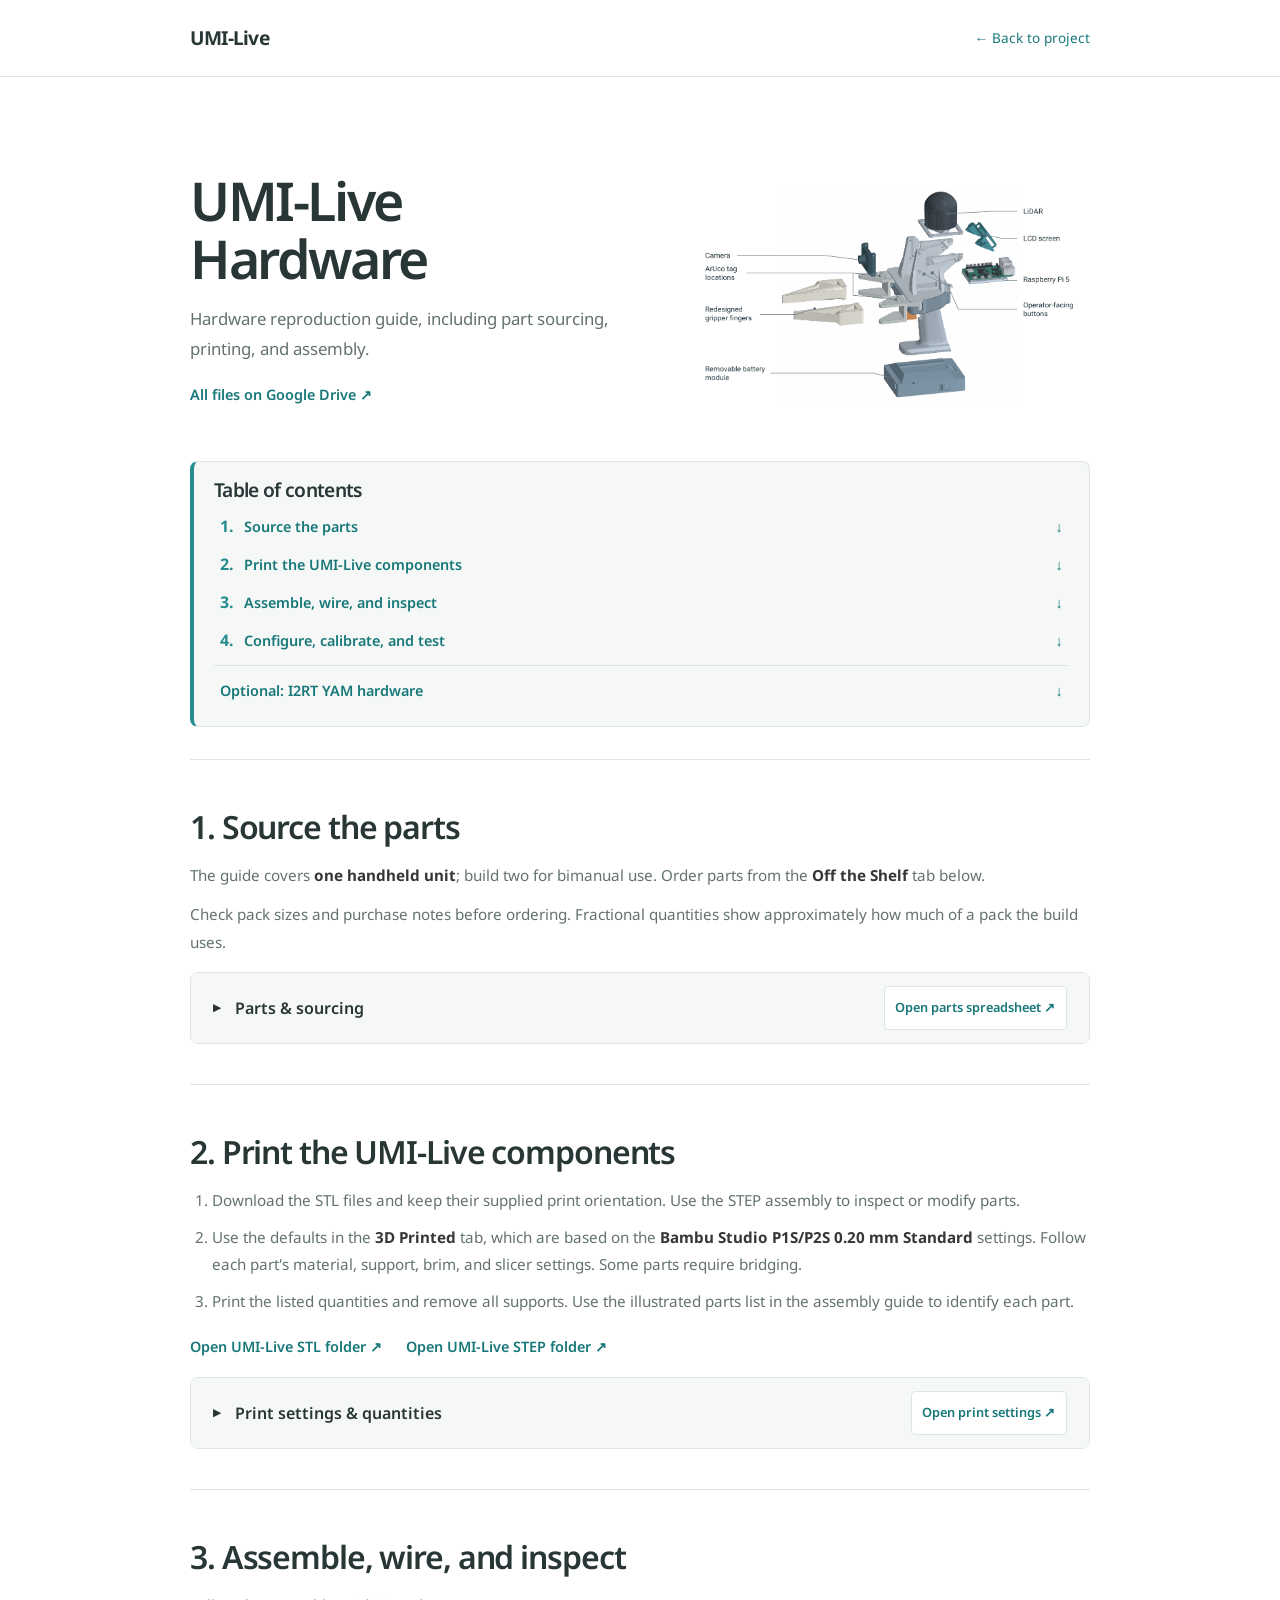
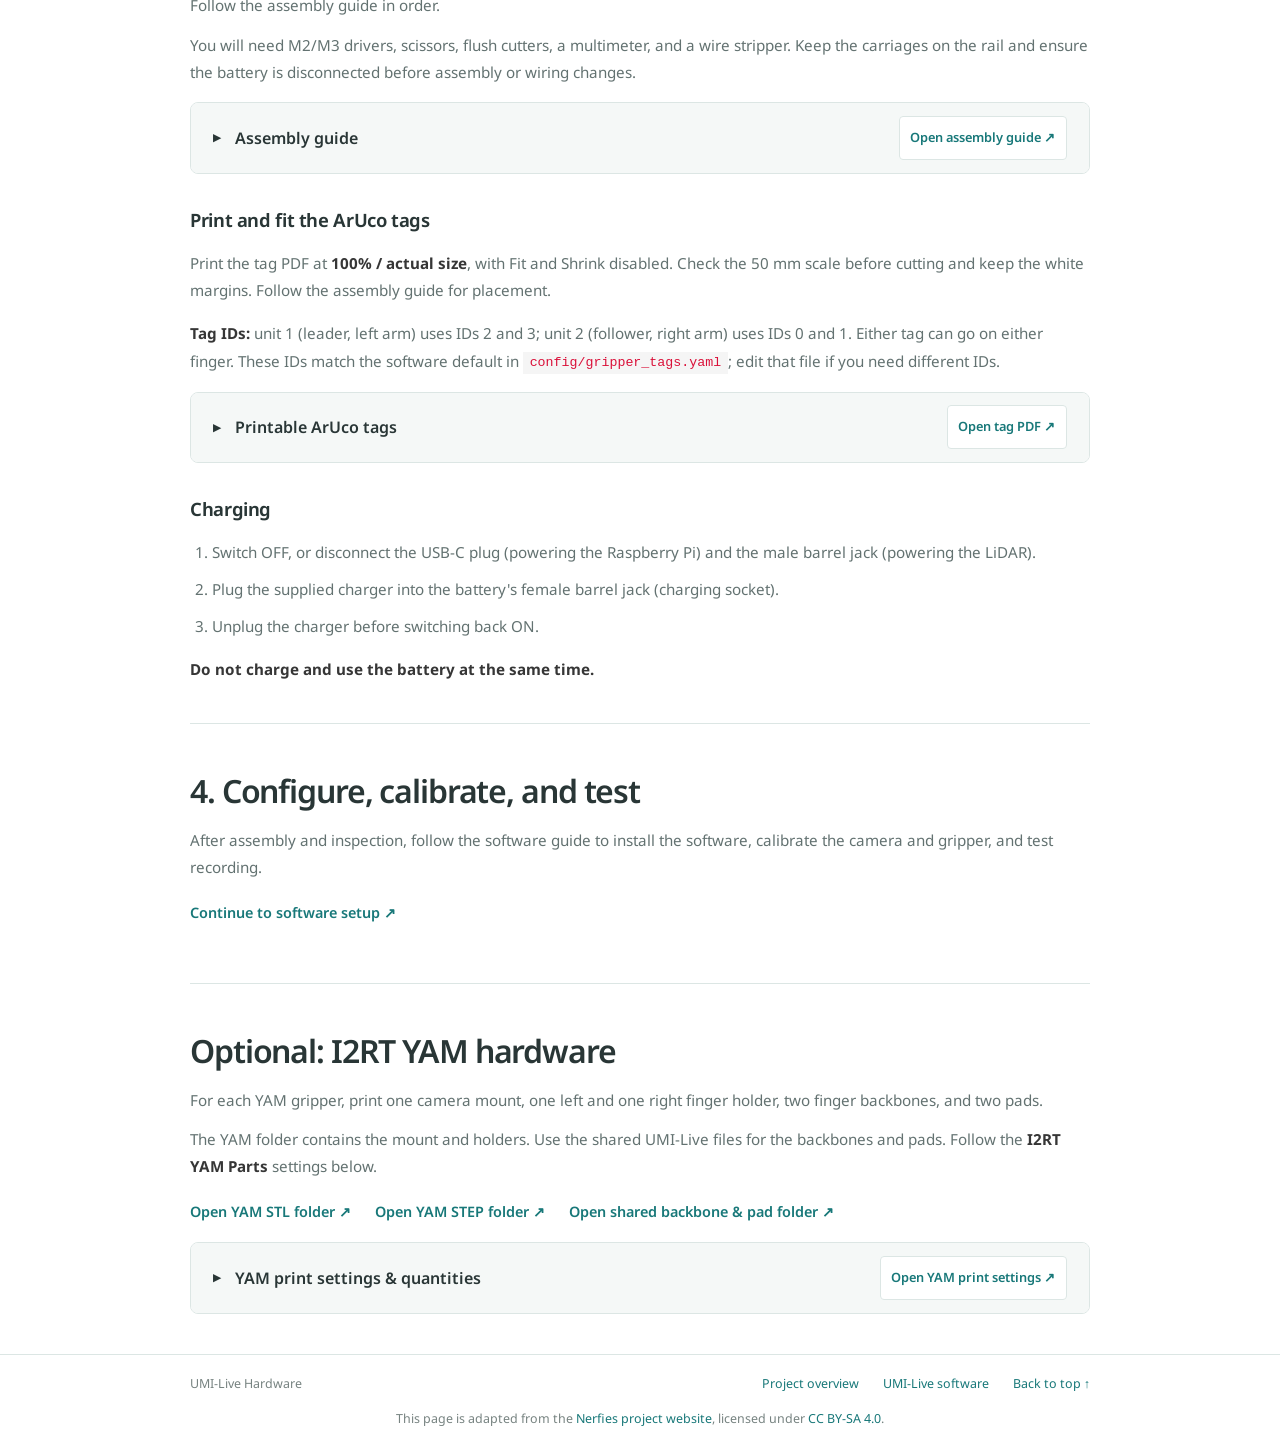
==== commit e95ed427: "Assembly guide v9: assign ArUco tag IDs and align charging steps - Step 13 and the hardware page now" ====
--- a/website/hardware.html
+++ b/website/hardware.html
@@ -93,13 +93,14 @@
       <details class="document-preview" id="guide-preview">
         <summary>
           <span class="preview-title">Assembly guide</span>
-          <a class="preview-open" href="./static/docs/UMI-Live-Hardware-Instructions-v8.pdf?v=20261028" target="_blank" rel="noopener noreferrer">Open assembly guide &nearr;</a>
+          <a class="preview-open" href="./static/docs/UMI-Live-Hardware-Instructions-v9.pdf?v=20261030" target="_blank" rel="noopener noreferrer">Open assembly guide &nearr;</a>
         </summary>
-        <iframe src="./static/docs/UMI-Live-Hardware-Instructions-v8.pdf?v=20261028" title="UMI-Live Hardware Instructions v8 PDF preview" loading="lazy" allowfullscreen></iframe>
+        <iframe src="./static/docs/UMI-Live-Hardware-Instructions-v9.pdf?v=20261030" title="UMI-Live Hardware Instructions v9 PDF preview" loading="lazy" allowfullscreen></iframe>
       </details>
       <div class="build-subsection" id="tags">
         <h3>Print and fit the ArUco tags</h3>
-        <p>Print the tag PDF at <strong>100% / actual size</strong>, with Fit and Shrink disabled. Check the 50 mm scale before cutting and keep the white margins. Follow the assembly guide for placement and IDs.</p>
+        <p>Print the tag PDF at <strong>100% / actual size</strong>, with Fit and Shrink disabled. Check the 50 mm scale before cutting and keep the white margins. Follow the assembly guide for placement.</p>
+        <p><strong>Tag IDs:</strong> unit 1 (leader, left arm) uses IDs 2 and 3; unit 2 (follower, right arm) uses IDs 0 and 1. Either tag can go on either finger. These IDs match the software default in <code>config/gripper_tags.yaml</code>; edit that file if you need different IDs.</p>
       <details class="document-preview" id="tags-preview">
         <summary>
           <span class="preview-title">Printable ArUco tags</span>
@@ -112,8 +113,8 @@
         <h3>Charging</h3>
         <div class="build-copy">
           <ol>
-            <li>Switch OFF or disconnect the USB-C (powering the Raspberry Pi) and power jack (powering the LiDAR).</li>
-            <li>Plug the supplied charger into the battery's charging barrel socket.</li>
+            <li>Switch OFF, or disconnect the USB-C plug (powering the Raspberry Pi) and the male barrel jack (powering the LiDAR).</li>
+            <li>Plug the supplied charger into the battery's female barrel jack (charging socket).</li>
             <li>Unplug the charger before switching back ON.</li>
           </ol>
         </div>
